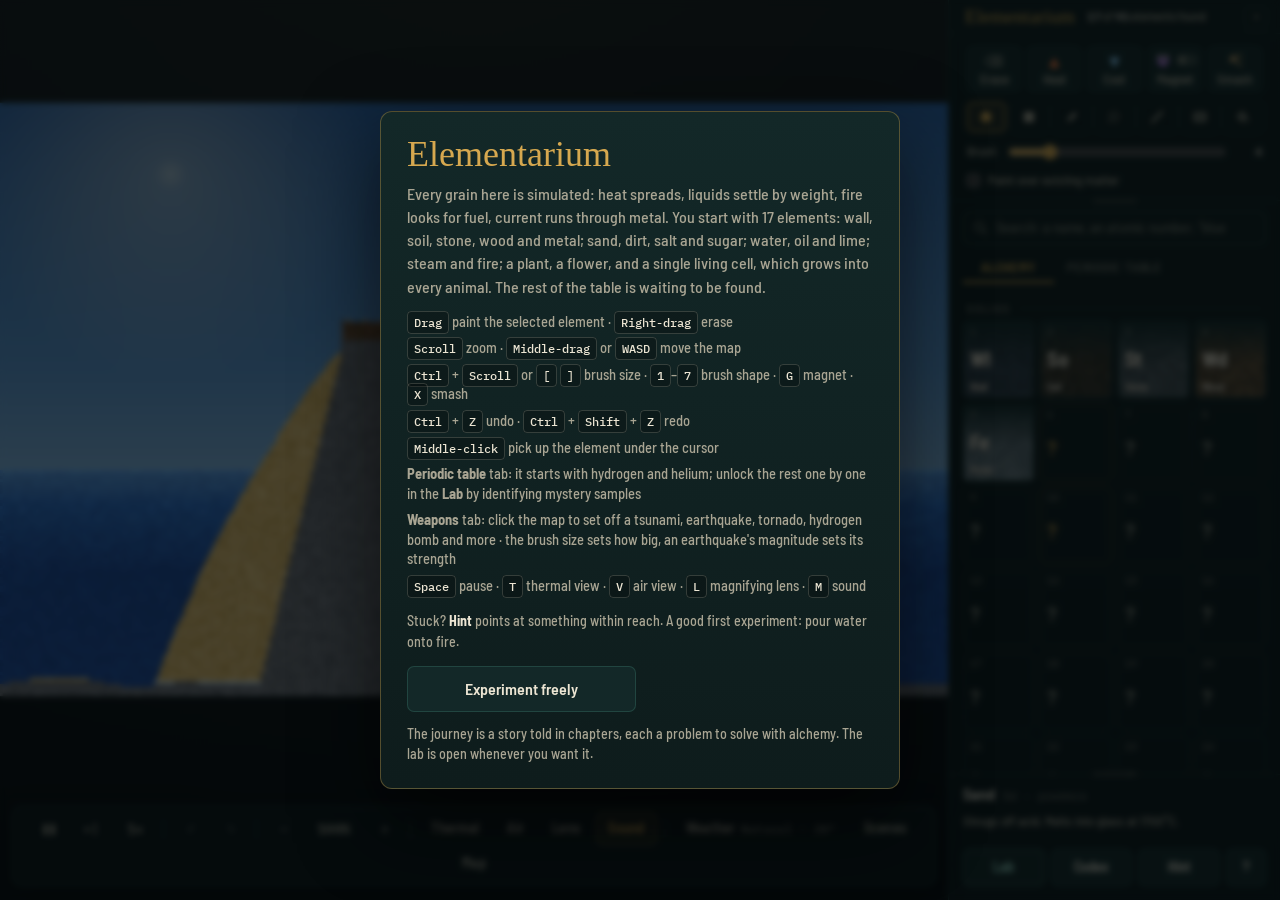
==== index.html @ 44d4dcf4 "Ten-chapter Journey to the moon, visual guides, and earned unlocks Journey: one story in ten chapter" ====
<!doctype html>
<html lang="en">
<head>
  <meta charset="utf-8">
  <meta name="viewport" content="width=device-width, initial-scale=1, viewport-fit=cover">
  <title>Elementarium</title>
  <meta name="description" content="A falling-sand alchemy lab. Paint elements, mix them, and fill the table.">
  <link rel="preconnect" href="https://fonts.googleapis.com">
  <link rel="preconnect" href="https://fonts.gstatic.com" crossorigin>
  <link href="https://fonts.googleapis.com/css2?family=IM+Fell+English:ital@0;1&family=IM+Fell+English+SC&family=Barlow+Semi+Condensed:wght@400;500;600;700&family=IBM+Plex+Mono:wght@400;500&display=swap" rel="stylesheet">
  <link rel="stylesheet" href="css/style.css">
</head>
<body>
  <div id="app">
    <main id="stage">
      <canvas id="view" aria-label="Simulation. Drag to paint the selected element."></canvas>

      <div id="readout" aria-live="off"></div>

      <section id="quest" hidden aria-label="Chapter goals">
        <header>
          <span class="q-num" id="q-num"></span>
          <div>
            <div class="q-place" id="q-place"></div>
            <div class="q-title" id="q-title"></div>
            <div class="q-mini" id="q-mini"></div>
          </div>
          <button id="q-min" class="q-min" type="button" title="Minimize" aria-label="Minimize the goals" aria-expanded="true">–</button>
        </header>
        <ul class="q-goals" id="q-goals"></ul>
        <div class="q-btns">
          <button id="q-hint" type="button">Hint</button>
          <button id="q-restart" type="button">Restart</button>
          <button id="q-leave" type="button">Leave</button>
        </div>
      </section>
      <div id="toasts" aria-live="polite"></div>

      <div id="toolbar" role="toolbar" aria-label="Simulation controls">
        <button id="btn-play" class="tb" title="Pause / resume (Space)" aria-label="Pause"><span class="ico">❚❚</span></button>
        <button id="btn-step" class="tb" title="Advance one tick (.)" aria-label="Step one tick"><span class="ico">▸|</span></button>
        <button id="btn-speed" class="tb mono" title="Simulation speed">1×</button>
        <span class="sep"></span>
        <button id="btn-undo" class="tb lab-only" title="Undo (Ctrl+Z)" aria-label="Undo"><span class="ico">↶</span></button>
        <button id="btn-redo" class="tb lab-only" title="Redo (Ctrl+Shift+Z)" aria-label="Redo"><span class="ico">↷</span></button>
        <span class="sep lab-only"></span>
        <button id="btn-zoom-out" class="tb" title="Zoom out (− or scroll)" aria-label="Zoom out"><span class="ico">−</span></button>
        <button id="btn-zoom" class="tb mono zoom" title="Show the whole map (0)">100%</button>
        <button id="btn-zoom-in" class="tb" title="Zoom in (+ or scroll)" aria-label="Zoom in"><span class="ico">+</span></button>
        <span class="sep brk"></span>
        <button id="btn-thermal" class="tb" title="Thermal view (T)" aria-pressed="false">Thermal</button>
        <button id="btn-air" class="tb" title="Air view: wind and pressure (V)" aria-pressed="false">Air</button>
        <button id="btn-lens" class="tb" title="Magnifying lens (L)" aria-pressed="false">Lens</button>
        <button id="btn-sound" class="tb" title="Sound (M)" aria-pressed="true">Sound</button>
        <span class="sep lab-only"></span>
        <button id="btn-weather" class="tb lab-only" title="Weather and air temperature">Weather <span id="weather-label" class="mono dim"></span></button>
        <button id="btn-scenes" class="tb lab-only" title="Start from a scene">Scenes</button>
        <button id="btn-world" class="tb lab-only" title="Map size, save and load">Map</button>
      </div>

      <div id="weather-menu" class="menu wide" hidden>
        <div class="menu-title">Weather</div>
        <div class="presets">
          <button data-weather="natural" title="No weather is forced: clouds only form from vapour rising off water">Natural</button>
          <button data-weather="clear">Clear</button>
          <button data-weather="cloudy">Cloudy</button>
          <button data-weather="rain">Rain</button>
          <button data-weather="storm">Thunderstorm</button>
          <button data-weather="snow">Snow</button>
          <button data-weather="blizzard">Blizzard</button>
          <button data-weather="fog">Fog</button>
          <button data-weather="heatwave">Heatwave</button>
        </div>
        <label class="slider"><span>Air temperature</span><input id="ambient" type="range" min="-40" max="50" step="1"><output id="ambient-out" class="mono"></output></label>
        <label class="slider"><span>Wind</span><input id="wind" type="range" min="-3" max="3" step="0.5"><output id="wind-out" class="mono"></output></label>
        <p class="menu-note">Rain turns to snow below 0°C. Warm air evaporates open water; the vapour rises and gathers into new clouds.</p>
      </div>

      <div id="world-menu" class="menu" hidden>
        <div class="menu-title">Map size</div>
        <button data-size="small">Small <small>256 × 160</small></button>
        <button data-size="fit">Fit <small>320 × 200, sized for most screens</small></button>
        <button data-size="wide">Wide <small>384 × 240</small></button>
        <button data-size="large">Large <small>512 × 320, slower on older machines</small></button>
        <div class="menu-sep"></div>
        <div class="menu-title">Sky</div>
        <div class="presets sky">
          <button data-sky="auto" title="Day over the outdoor scenes, dusk round the volcano and the nuclear plant, night in the city and indoors">Auto</button>
          <button data-sky="day">Day</button>
          <button data-sky="dusk">Dusk</button>
          <button data-sky="night">Night</button>
        </div>
        <div class="menu-sep"></div>
        <button id="btn-save">Save world <small>one slot, kept in this browser</small></button>
        <button id="btn-load">Load saved world</button>
        <button id="btn-clear">Clear the map</button>
      </div>

      <div id="scene-menu" class="menu" hidden>
        <button data-scene="island">Island <small>sea, sand and a garden</small></button>
        <button data-scene="canyon">Canyon <small>layered red rock in its real colours, a green river and a rope bridge</small></button>
        <button data-scene="volcano">Volcano <small>a dark mountain with a red-hot mouth and a lava lake: dig into its side</small></button>
        <button data-scene="forest">Forest <small>a dense wood of tall pines, oaks and willows round a pond, ready to burn</small></button>
        <button data-scene="caves">Caves <small>stalactites, ores, a geode, diamonds by the magma, a lake and an oil pocket</small></button>
        <button data-scene="workshop">Workshop <small>jars, blocks and pots of every starter, and a fire in the grate</small></button>
        <button data-scene="village">Village <small>a church, houses, a barn, cows, a well, a pond and a windmill over the fields</small></button>
        <button data-scene="reactor">Nuclear plant <small>a reactor that lights a town and runs itself: flip SCRAM or the breaker</small></button>
        <button data-scene="city">City <small>skyscrapers lit by noble gases, stained-glass crowns and neon at night</small></button>
        <button data-scene="electrics">Electric workshop <small>every device on three benches: lamps, batteries, the sun, a flash, a screen, a kettle, a fountain, a lift, an alarm</small></button>
        <button data-scene="magnets">Magnet lab <small>three floors: a separator, a crane, magnets on heaters, iron in a fire, gadolinium, bismuth</small></button>
        <button data-scene="machines">Waterworks <small>a fire sprinkler, a water tower, a garden and a dam: light the logs, flip the switches, top up the reservoir</small></button>
        <button data-scene="empty">Empty bench <small>nothing at all</small></button>
      </div>
    </main>

    <div id="splitter" role="separator" tabindex="0" aria-controls="panel"
      aria-label="Resize the panel" title="Drag to resize the panel · double-click to reset"></div>

    <aside id="panel">
      <header class="brand" id="brand">
        <h1>Elementarium</h1>
        <div class="progress">
          <div class="progress-text"><span id="found-count">0</span> of <span id="found-total">0</span> elements found</div>
          <div class="bar"><i id="found-bar"></i></div>
        </div>
        <button id="brand-min" class="brand-min" type="button" aria-controls="brand"></button>
        <button id="btn-more" class="brand-more" type="button" aria-expanded="false" aria-controls="foot-btns"
          aria-label="More: Journey, Lab, Codex, Hint and Help" title="Journey, Lab, Codex, Hint and Help"><span aria-hidden="true">‹</span></button>
        <div class="brand-tray" id="brand-tray"></div>
      </header>

      <section class="tools" id="tools" aria-label="Tools">
        <div class="tool-row">
          <button class="tool" data-tool="erase" title="Erase (E, or right-drag)"><span class="glyph">⌫</span>Erase</button>
          <button class="tool" data-tool="heat" title="Heat (H)"><span class="glyph heat">▲</span>Heat</button>
          <button class="tool" data-tool="cool" title="Cool (C)"><span class="glyph cool">▼</span>Cool</button>
          <div class="tool-box magnet-box" id="magnet-box">
            <button class="tool" data-tool="magnet" title="Magnet (G): pull loose matter and people to the cursor, let go to throw"><span class="glyph magnet"><svg viewBox="0 0 16 16" width="16" height="16" aria-hidden="true"><path d="M3 2h3.5v6.2a1.5 1.5 0 003 0V2H13v6.2a5 5 0 01-10 0z" fill="currentColor"/><path d="M3 2h3.5v2.2H3zM9.5 2H13v2.2H9.5z" fill="#ece5d3"/></svg></span>Magnet</button>
            <button class="mag-switch" id="magnet-mode" type="button" role="switch" aria-checked="false" aria-label="Magnetic"
              title="Magnetic: when on, the Magnet picks up only what a real magnet would (iron, cobalt, nickel, neodymium, liquid oxygen…), and drops it once it is heated past its Curie point. When off, it carries any loose matter.">
              <span class="track"><span class="knob"></span></span>
            </button>
          </div>
          <button class="tool" data-tool="smash" title="Smash (X): break what is brittle under the brush, stone to rubble, glass to shards, ice to snow; smash rubble again for sand"><span class="glyph smash"><svg viewBox="0 0 16 16" width="16" height="16" aria-hidden="true"><path d="M2.2 6.4l4.6-4.6 3.1 3.1-4.6 4.6z" fill="currentColor"/><path d="M7.6 7.9l1.5-1.5 5.4 5.4a1.06 1.06 0 01-1.5 1.5z" fill="currentColor" opacity=".75"/><path d="M11.4 1.2l.5 1.6M14.6 4.2l-1.6.4M13.6 1.9l-1 1.2" stroke="currentColor" stroke-width="1.1" stroke-linecap="round"/></svg></span>Smash</button>
        </div>
        <div class="shape-row" role="group" aria-label="Brush shape">
          <button class="shape" data-shape="circle" title="Circle brush (1)" aria-label="Circle brush"><svg viewBox="0 0 16 16" width="16" height="16" aria-hidden="true"><circle cx="8" cy="8" r="5.2" fill="currentColor"/></svg></button>
          <button class="shape" data-shape="square" title="Square brush (2)" aria-label="Square brush"><svg viewBox="0 0 16 16" width="16" height="16" aria-hidden="true"><rect x="3" y="3" width="10" height="10" fill="currentColor"/></svg></button>
          <button class="shape" data-shape="pen" title="Pen: one cell at a time, for fine lines (3)" aria-label="Pen"><svg viewBox="0 0 16 16" width="16" height="16" aria-hidden="true"><path d="M2.5 13.5l.9-3.2 7.4-7.4 2.3 2.3-7.4 7.4z" fill="currentColor"/><path d="M2.5 13.5l.9-3.2 2.3 2.3z" fill="#0e1c1c"/></svg></button>
          <button class="shape" data-shape="spray" title="Spray: a light scatter (4)" aria-label="Spray"><svg viewBox="0 0 16 16" width="16" height="16" aria-hidden="true"><g fill="currentColor"><circle cx="4" cy="5" r="1.2"/><circle cx="9" cy="3.5" r="1.2"/><circle cx="12.5" cy="7" r="1.2"/><circle cx="6.5" cy="9" r="1.2"/><circle cx="3.5" cy="12" r="1.2"/><circle cx="10" cy="12" r="1.2"/></g></svg></button>
          <button class="shape" data-shape="line" title="Line: drag from end to end; hold Shift to keep it straight (5)" aria-label="Line"><svg viewBox="0 0 16 16" width="16" height="16" aria-hidden="true"><path d="M3 13L13 3" stroke="currentColor" stroke-width="2.4" stroke-linecap="round"/></svg></button>
          <button class="shape" data-shape="box" title="Box: drag out a rectangle; hold Shift for a square (6)" aria-label="Box"><svg viewBox="0 0 16 16" width="16" height="16" aria-hidden="true"><rect x="2.5" y="4" width="11" height="8" fill="currentColor" fill-opacity=".35" stroke="currentColor" stroke-width="1.4"/></svg></button>
          <button class="shape" data-shape="fill" title="Fill: pour into everything connected, like a paint bucket (7)" aria-label="Fill"><svg viewBox="0 0 16 16" width="16" height="16" aria-hidden="true"><path d="M2.5 7.5L7 3l5 5-4.5 4.5z" fill="currentColor" fill-opacity=".35" stroke="currentColor" stroke-width="1.3" stroke-linejoin="round"/><path d="M13.3 10.2c.6 1 .9 1.6.9 2.1a.9.9 0 01-1.8 0c0-.5.3-1.1.9-2.1z" fill="currentColor"/></svg></button>
        </div>
        <label class="brush">
          <span>Brush</span>
          <input id="brush-size" type="range" min="0" max="24" value="4" aria-label="Brush size">
          <output id="brush-out" class="mono">4</output>
        </label>
        <label class="check"><input id="replace" type="checkbox"> Paint over existing matter</label>
        <div class="machine-set" id="machine-set" hidden aria-label="Machine settings"></div>
      </section>
      <div class="grip" id="grip-tools" role="separator" tabindex="0" aria-orientation="horizontal" aria-controls="tools"
        aria-label="Resize the tools" title="Drag to resize the tools · double-click to reset"></div>

      <section id="pouch" hidden aria-label="Your pouch">
        <div class="group-label">Your pouch</div>
        <div class="pouch-grid" id="pouch-grid"></div>
        <p class="pouch-note">You can only use what you carry. Your master always said a good alchemist works with what is to hand.</p>
      </section>

      <div class="search" role="search">
        <svg class="search-icon" viewBox="0 0 16 16" width="15" height="15" aria-hidden="true"><circle cx="6.8" cy="6.8" r="4.6" fill="none" stroke="currentColor" stroke-width="1.6"/><path d="M10.3 10.3L14 14" stroke="currentColor" stroke-width="1.8" stroke-linecap="round"/></svg>
        <input id="search" type="search" placeholder="Search: a name, an atomic number, “blue flame”…" autocomplete="off" spellcheck="false"
          aria-label="Search elements, weapons and tools" aria-controls="search-results" title="Search (/)">
        <button id="search-clear" class="search-clear" type="button" aria-label="Clear the search" hidden>×</button>
      </div>
      <div class="tabs" role="tablist" aria-label="Element sets">
        <button role="tab" id="tab-alchemy" aria-selected="true" aria-controls="table">Alchemy</button>
        <button role="tab" id="tab-periodic" aria-selected="false" aria-controls="ptable">Periodic table</button>
        <button role="tab" id="tab-weapons" aria-selected="false" aria-controls="weapons">Weapons</button>
      </div>
      <section id="table" role="tabpanel" aria-label="Alchemy elements"></section>
      <section id="ptable" role="tabpanel" aria-label="Periodic table" hidden>
        <div class="plab">
          <span id="plab-text"></span>
          <div class="plab-btns">
            <button id="btn-groups" class="pill book" type="button" aria-label="Element Groups"><svg viewBox="0 0 16 16" width="17" height="17" aria-hidden="true"><path d="M8 3.6C6.5 2.6 4.4 2.2 1.8 2.4v10.2c2.6-.2 4.7.2 6.2 1.2 1.5-1 3.6-1.4 6.2-1.2V2.4c-2.6-.2-4.7.2-6.2 1.2z" fill="none" stroke="currentColor" stroke-width="1.3" stroke-linejoin="round"/><path d="M8 3.6v10.2" stroke="currentColor" stroke-width="1.3"/></svg><svg class="book-lock" viewBox="0 0 10 10" width="9" height="9" aria-hidden="true"><rect x="1.5" y="4.3" width="7" height="5.2" rx="1" fill="currentColor"/><path d="M3.2 4.4V3a1.8 1.8 0 013.6 0v1.4" fill="none" stroke="currentColor" stroke-width="1.2"/></svg></button>
            <button id="btn-plab" class="pill lab" type="button">Open the Lab</button>
          </div>
        </div>
        <div id="pgrid"></div>
        <div id="plegend"></div>
      </section>
      <section id="weapons" role="tabpanel" aria-label="Weapons" hidden></section>
      <section id="search-results" aria-label="Search results" hidden></section>

      <div class="grip" id="grip-info" role="separator" tabindex="0" aria-orientation="horizontal" aria-controls="inspect"
        aria-label="Resize the description" title="Drag to resize the description · double-click to reset"></div>
      <footer class="panel-foot">
        <div id="inspect"></div>
        <div class="foot-btns" id="foot-btns">
          <button id="btn-journey" class="pill journey">Journey</button>
          <button id="btn-lab" class="pill lab" title="Unlock periodic elements by identifying mystery samples">Lab</button>
          <button id="btn-codex" class="pill">Codex</button>
          <button id="btn-hint" class="pill">Hint</button>
          <button id="btn-help" class="pill" aria-label="Help">?</button>
        </div>
      </footer>
    </aside>
  </div>

  <div id="codex" class="modal" hidden role="dialog" aria-modal="true" aria-labelledby="codex-title">
    <div class="modal-card wide">
      <header>
        <h2 id="codex-title">Codex</h2>
        <button class="close" data-close aria-label="Close">×</button>
      </header>
      <div class="codex-body">
        <div id="codex-grid"></div>
        <article id="codex-detail"></article>
      </div>
      <footer class="codex-foot">
        <label class="check"><input id="sandbox" type="checkbox"> Sandbox mode — unlock every element</label>
        <button id="btn-reset" class="pill danger">Reset discoveries</button>
      </footer>
    </div>
  </div>

  <div id="lab" class="modal" hidden role="dialog" aria-modal="true" aria-labelledby="lab-title">
    <div class="modal-card wide lab-card">
      <header>
        <div>
          <div class="eyebrow" id="lab-eyebrow">The Lab</div>
          <h2 id="lab-title">Mystery sample</h2>
        </div>
        <div class="lab-head-btns">
          <button class="lab-help" id="lab-help" type="button" aria-label="How the Lab works" title="How the Lab works">?</button>
          <button class="close" data-close aria-label="Close">×</button>
        </div>
      </header>
      <div class="lab-body" id="lab-body"></div>
      <footer class="lab-foot">
        <span id="lab-progress"></span>
        <div class="lab-actions" id="lab-actions"></div>
      </footer>
    </div>
  </div>

  <div id="groups" class="modal" hidden role="dialog" aria-modal="true" aria-labelledby="groups-title">
    <div class="modal-card wide groups-card">
      <header>
        <div>
          <div class="eyebrow">For the alchemist who has tried every element</div>
          <h2 id="groups-title">Element Groups</h2>
        </div>
        <button class="close" data-close aria-label="Close">×</button>
      </header>
      <div class="groups-body" id="groups-body"></div>
      <button class="to-top" id="groups-top" type="button" aria-label="Back to the start" title="Back to the start"><svg viewBox="0 0 16 16" width="18" height="18" aria-hidden="true"><path d="M3.5 10.5L8 6l4.5 4.5" fill="none" stroke="currentColor" stroke-width="2" stroke-linecap="round" stroke-linejoin="round"/></svg></button>
    </div>
  </div>

  <div id="welcome" class="modal" hidden role="dialog" aria-modal="true" aria-labelledby="welcome-title">
    <div class="modal-card">
      <h2 id="welcome-title">Elementarium</h2>
      <p class="lede">Every grain here is simulated: heat spreads, liquids settle by weight, fire looks for fuel, current runs through metal. You start with 17 elements: wall, soil, stone, wood and metal; sand, dirt, salt and sugar; water, oil and lime; steam and fire; a plant, a flower, and a single living cell, which grows into every animal. The rest of the table is waiting to be found.</p>
      <ul class="keys">
        <li><kbd>Drag</kbd> paint the selected element · <kbd>Right-drag</kbd> erase</li>
        <li><kbd>Scroll</kbd> zoom · <kbd>Middle-drag</kbd> or <kbd>WASD</kbd> move the map</li>
        <li><kbd>Ctrl</kbd> + <kbd>Scroll</kbd> or <kbd>[</kbd> <kbd>]</kbd> brush size · <kbd>1</kbd>–<kbd>7</kbd> brush shape · <kbd>G</kbd> magnet · <kbd>X</kbd> smash</li>
        <li><kbd>Ctrl</kbd> + <kbd>Z</kbd> undo · <kbd>Ctrl</kbd> + <kbd>Shift</kbd> + <kbd>Z</kbd> redo</li>
        <li><kbd>Middle-click</kbd> pick up the element under the cursor</li>
        <li><strong>Periodic table</strong> tab: it starts with hydrogen and helium; unlock the rest one by one in the <strong>Lab</strong> by identifying mystery samples</li>
        <li><strong>Weapons</strong> tab: click the map to set off a tsunami, earthquake, tornado, hydrogen bomb and more · the brush size sets how big, an earthquake's magnitude sets its strength</li>
        <li><kbd>Space</kbd> pause · <kbd>T</kbd> thermal view · <kbd>V</kbd> air view · <kbd>L</kbd> magnifying lens · <kbd>M</kbd> sound</li>
      </ul>
      <p class="lede small">Stuck? <strong>Hint</strong> points at something within reach. A good first experiment: pour water onto fire.</p>
      <div class="welcome-btns">
        <button class="pill primary" id="btn-begin-journey">Begin the journey</button>
        <button class="pill" data-close>Experiment freely</button>
      </div>
      <p class="lede small welcome-note">The journey is a story told in chapters, each a problem to solve with alchemy. The lab is open whenever you want it.</p>
    </div>
  </div>

  <div id="journey" class="modal" hidden role="dialog" aria-modal="true" aria-labelledby="journey-title">
    <div class="modal-card wide journey-card">
      <header>
        <div>
          <div class="eyebrow">A story in ten chapters</div>
          <h2 id="journey-title">The Apprentice’s Journey</h2>
        </div>
        <button class="close" data-close aria-label="Close">×</button>
      </header>
      <ol class="chapters" id="chapter-list"></ol>
      <footer class="journey-foot">
        <button class="pill" id="btn-letter">Read the master’s letter</button>
        <button class="pill" data-close>Back to the lab</button>
      </footer>
    </div>
  </div>

  <div id="journal" class="modal" hidden role="dialog" aria-modal="true" aria-labelledby="journal-title">
    <article class="page">
      <div class="page-eyebrow" id="journal-eyebrow"></div>
      <h2 id="journal-title"></h2>
      <div class="page-stars" id="journal-stars" hidden></div>
      <div class="page-body" id="journal-body"></div>
      <div class="page-actions" id="journal-actions"></div>
    </article>
  </div>

  <script src="js/elements.js"></script>
  <script src="js/periodic.js"></script>
  <script src="js/materials.js"></script>
  <script src="js/sim.js"></script>
  <script src="js/facts.js"></script>
  <script src="js/lab.js"></script>
  <script src="js/tryit.js"></script>
  <script src="js/tints.js"></script>
  <script src="js/unlocks.js"></script>
  <script src="js/search.js"></script>
  <script src="js/groups.js"></script>
  <script src="js/render.js"></script>
  <script src="js/audio.js"></script>
  <script src="js/scenes.js"></script>
  <script src="js/story.js"></script>
  <script src="js/ui.js"></script>
  <script src="js/journey.js"></script>
  <script src="js/labview.js"></script>
  <script src="js/main.js"></script>
</body>
</html>
---- css/style.css ----
:root {
  --slate: #0a0f12;
  --patina-950: #0b1617;
  --patina-900: #0e1c1c;
  --patina-800: #132828;
  --patina-700: #183433;
  --verdigris: #4e9a88;
  --verdigris-dim: rgba(78, 154, 136, 0.28);
  --brass: #d6a84f;
  --brass-dim: rgba(214, 168, 79, 0.35);
  --bone: #ece5d3;
  --bone-dim: #a9a593;
  --bone-faint: #6f7468;
  --ember: #ff7a3d;
  --frost: #8fd4ff;

  --f-display: 'IM Fell English SC', 'Iowan Old Style', Georgia, serif;
  --f-ui: 'Barlow Semi Condensed', 'Segoe UI', system-ui, sans-serif;
  --f-mono: 'IBM Plex Mono', ui-monospace, Consolas, monospace;

  --panel-w: 332px;
  --r: 6px;
  color-scheme: dark;
}

* { box-sizing: border-box; }
html, body { margin: 0; height: 100%; }
body {
  background: var(--slate);
  color: var(--bone);
  font: 500 15px/1.35 var(--f-ui);
  overflow: hidden;
  -webkit-font-smoothing: antialiased;
}
button { font: inherit; color: inherit; cursor: pointer; }
.mono { font-family: var(--f-mono); }
:focus-visible { outline: 2px solid var(--brass); outline-offset: 2px; }

#app { display: flex; height: 100vh; height: 100dvh; }

/* ───────────── stage ───────────── */
#stage { position: relative; flex: 1; min-width: 0; }
#view { position: absolute; inset: 0; width: 100%; height: 100%; display: block; touch-action: none; cursor: crosshair; }
#view.panning { cursor: grabbing; }

#readout {
  position: absolute; left: 14px; top: 12px;
  font: 500 12px/1.2 var(--f-mono); letter-spacing: 0.02em;
  color: var(--bone-dim); pointer-events: none;
  text-shadow: 0 1px 2px #000;
  white-space: nowrap;
}
#readout b { color: var(--bone); font-weight: 500; }
#readout .hot { color: var(--ember); }
#readout .cold { color: var(--frost); }

#toolbar {
  position: absolute; left: 50%; bottom: 14px; transform: translateX(-50%);
  display: flex; align-items: center; gap: 4px;
  padding: 5px;
  background: rgba(11, 22, 23, 0.86);
  border: 1px solid var(--verdigris-dim);
  border-radius: 10px;
  backdrop-filter: blur(6px);
  box-shadow: 0 8px 30px rgba(0, 0, 0, 0.45);
  width: max-content;
  max-width: calc(100% - 24px);
  flex-wrap: wrap;
  justify-content: center;
  row-gap: 2px;
}
.tb {
  flex: none;
  background: transparent; border: 1px solid transparent; border-radius: 7px;
  padding: 6px 11px; min-width: 36px;
  font-size: 14px; font-weight: 600; letter-spacing: 0.02em; color: var(--bone-dim);
  white-space: nowrap;
}
.tb:hover { color: var(--bone); background: var(--patina-800); }
.tb[aria-pressed="true"] { color: var(--brass); border-color: var(--brass-dim); background: rgba(214, 168, 79, 0.08); }
.tb .ico { font-family: var(--f-mono); font-size: 13px; letter-spacing: -0.05em; }
.tb:disabled { opacity: 0.32; cursor: default; background: transparent; }
.tb.zoom { min-width: 52px; }
.tb .dim { color: var(--bone-faint); font-size: 12px; margin-left: 2px; }
@media (max-width: 1250px) { .tb .dim { display: none; } }
.sep { width: 1px; height: 20px; background: var(--verdigris-dim); margin: 0 4px; flex: none; }

.menu {
  position: absolute; bottom: calc(var(--tb-h, 46px) + 22px); left: 50%; transform: translateX(-50%);
  max-height: calc(100% - var(--tb-h, 46px) - 40px); overflow-y: auto;
  display: grid; gap: 2px; padding: 6px; min-width: 280px;
  background: var(--patina-900); border: 1px solid var(--verdigris-dim); border-radius: 10px;
  box-shadow: 0 12px 40px rgba(0, 0, 0, 0.55);
}
.menu[hidden] { display: none; }
.menu.wide { min-width: 360px; padding: 10px 12px 12px; }
.menu-title { font: 600 11px/1 var(--f-ui); letter-spacing: 0.16em; text-transform: uppercase; color: var(--bone-faint); padding: 6px 12px 6px; }
.menu.wide .menu-title { padding: 2px 2px 8px; }
.menu-sep { height: 1px; background: var(--verdigris-dim); margin: 4px 6px; }
.menu button[aria-pressed="true"] { color: var(--brass); background: rgba(214, 168, 79, 0.1); }
.presets { display: grid; grid-template-columns: repeat(3, 1fr); gap: 4px; margin-bottom: 10px; }
.menu .presets button { text-align: center; padding: 7px 4px; font-size: 13.5px; border: 1px solid rgba(78, 154, 136, 0.2); }
.presets.sky { grid-template-columns: repeat(4, 1fr); margin: 0 6px 6px; }
.slider { display: grid; grid-template-columns: 112px 1fr 70px; align-items: center; gap: 10px; font-size: 13px; color: var(--bone-dim); padding: 4px 2px; }
.slider output { text-align: right; color: var(--bone); font-size: 12px; }
.slider input { accent-color: var(--brass); }
.menu-note { margin: 8px 2px 0; font-size: 12.5px; line-height: 1.4; color: var(--bone-faint); }
.menu button {
  text-align: left; background: none; border: 0; border-radius: 6px; padding: 8px 12px;
  font-weight: 600; font-size: 15px;
}
.menu button small { display: block; font-weight: 400; color: var(--bone-faint); font-size: 13px; }
.menu button.locked { color: var(--bone-faint); }
.menu button .needs:not(:empty) { display: block; font-size: 12px; font-weight: 500; color: rgba(214, 168, 79, 0.8); }
.menu button:hover { background: var(--patina-700); }

/* ───────────── toasts ───────────── */
#toasts {
  position: absolute; top: 14px; left: 50%; transform: translateX(-50%);
  display: flex; flex-direction: column; align-items: center; gap: 8px;
  pointer-events: none; width: min(440px, calc(100% - 28px));
}
.toast {
  display: flex; gap: 14px; align-items: center; width: 100%;
  padding: 10px 16px 10px 10px;
  background: linear-gradient(180deg, rgba(24, 52, 51, 0.96), rgba(14, 28, 28, 0.96));
  border: 1px solid var(--brass-dim);
  border-radius: 10px;
  box-shadow: 0 10px 34px rgba(0, 0, 0, 0.5), inset 0 1px 0 rgba(236, 229, 211, 0.06);
  animation: toast-in 420ms cubic-bezier(.2, .9, .3, 1.2) both;
}
.toast.out { animation: toast-out 380ms ease-in both; }
.toast canvas { width: 44px; height: 44px; border-radius: 5px; image-rendering: pixelated; flex: none; box-shadow: 0 0 0 1px rgba(0,0,0,.5); }
.toast .eyebrow { font: 600 11px/1 var(--f-ui); letter-spacing: 0.16em; text-transform: uppercase; color: var(--brass); }
.toast .name { font: 26px/1.05 var(--f-display); color: var(--bone); margin: 3px 0 2px; }
.toast .how { font-size: 13.5px; color: var(--bone-dim); }
.toast.note .name { font: 600 16px/1.2 var(--f-ui); }
@keyframes toast-in { from { opacity: 0; transform: translateY(-14px) scale(.96); } }
@keyframes toast-out { to { opacity: 0; transform: translateY(-10px); } }

/* ───────────── the divider: drag it to give the panel (or the map) more room ───────────── */
#splitter {
  flex: none; position: relative; z-index: 6;
  width: 10px; margin: 0 -5px; /* takes no room: it straddles the panel's edge */
  cursor: col-resize; touch-action: none;
}
#splitter::after {
  content: ''; position: absolute; top: 0; bottom: 0; left: 4px; width: 2px;
  background: transparent; transition: background 0.15s;
}
#splitter:hover::after, #splitter:focus-visible::after, #splitter.dragging::after { background: var(--brass); }
#splitter:focus-visible { outline: none; }
body.resizing, body.resizing * { cursor: col-resize !important; user-select: none; }
body.resizing.rows, body.resizing.rows * { cursor: row-resize !important; }

/* ───────────── panel ───────────── */
#panel {
  width: var(--panel-user, var(--panel-w)); flex: none;
  display: flex; flex-direction: column;
  background: linear-gradient(180deg, var(--patina-900), var(--patina-950));
  border-left: 1px solid var(--verdigris-dim);
  min-height: 0;
}
.brand { position: relative; padding: 16px 18px 12px; border-bottom: 1px solid rgba(78, 154, 136, 0.16); }
.brand-min {
  position: absolute; top: 12px; right: 12px; width: 24px; height: 24px; padding: 0;
  display: grid; place-items: center; border-radius: 5px;
  background: transparent; border: 1px solid rgba(78, 154, 136, 0.25); color: var(--bone-faint);
  font: 600 15px/1 var(--f-ui);
}
.brand-min:hover { color: var(--bone); border-color: var(--verdigris); }
/* minimized: one slim line, the name and the count */
.brand.min { display: flex; align-items: center; gap: 12px; padding: 7px 46px 7px 16px; }
.brand.min h1 { font-size: 19px; text-shadow: none; }
.brand.min .progress { margin: 0; flex: 1; min-width: 0; }
.brand.min .progress-text { font-size: 12px; white-space: nowrap; overflow: hidden; text-overflow: ellipsis; }
.brand.min .bar { display: none; }
.brand.min .brand-min { top: 50%; margin-top: -12px; }
.brand:not(.min) h1 { padding-right: 30px; }

/* grips between the panel's parts: drag one to give the tools or the description more room or less */
.grip { flex: none; position: relative; z-index: 2; height: 10px; margin: -5px 0; cursor: row-resize; touch-action: none; }
.grip::after {
  content: ''; position: absolute; top: 3px; left: 50%; width: 44px; height: 4px; margin-left: -22px;
  border-radius: 2px; background: rgba(169, 165, 147, 0.22); transition: background 0.15s;
}
.grip:hover::after, .grip:focus-visible::after, .grip.dragging::after { background: var(--brass); }
.grip:focus-visible { outline: none; }
.tools.sized, #inspect.sized { flex: none; min-height: 0; overflow-y: auto; scrollbar-width: thin; scrollbar-color: var(--patina-700) transparent; }
.tools.sized, #inspect.sized { align-content: start; }
.brand h1 {
  margin: 0; font: 34px/1 var(--f-display); letter-spacing: 0.01em; color: var(--brass);
  text-shadow: 0 0 18px rgba(214, 168, 79, 0.25);
}
.progress { margin-top: 10px; }
.progress-text { font-size: 13px; color: var(--bone-dim); }
.progress-text span { font-family: var(--f-mono); color: var(--bone); }
.bar { height: 4px; margin-top: 6px; background: rgba(78, 154, 136, 0.18); border-radius: 2px; overflow: hidden; }
.bar i { display: block; height: 100%; width: 0; background: linear-gradient(90deg, var(--verdigris), var(--brass)); transition: width 600ms ease; }

.tools { padding: 12px 18px 10px; display: grid; gap: 10px; border-bottom: 1px solid rgba(78, 154, 136, 0.16); }
/* five tools, each an icon over its name, so they fit in one row at any width */
.tool-row { display: grid; grid-template-columns: repeat(5, minmax(0, 1fr)); gap: 6px; }
.glyph svg { display: block; }
.glyph.magnet { color: #d08cff; }
.glyph.smash { color: #e0b070; }
/* the Magnet's box holds the Magnetic switch, beside its icon: on, it picks up only magnetic metals */
.tool-box { position: relative; display: grid; min-width: 0; }
.magnet-box .tool .glyph { transform: translateX(-12px); }
.mag-switch {
  position: absolute; top: 5px; left: calc(50% - 1px); padding: 3px 2px; line-height: 0;
  background: none; border: 0; border-radius: 4px; color: var(--bone-dim);
}
.mag-switch:hover .track { background: rgba(169, 165, 147, 0.38); }
.mag-switch .track { position: relative; display: block; width: 22px; height: 12px; border-radius: 6px; background: rgba(169, 165, 147, 0.22); transition: background 150ms; }
.mag-switch .knob { position: absolute; top: 2px; left: 2px; width: 8px; height: 8px; border-radius: 50%; background: var(--bone-faint); transition: left 150ms, background 150ms; }
.mag-switch[aria-checked="true"] .track { background: rgba(208, 140, 255, 0.45); }
.mag-switch[aria-checked="true"] .knob { left: 12px; background: #d08cff; }
.magnet-box.magnetic .tool { border-color: rgba(208, 140, 255, 0.55); }
.magnet-box.magnetic .tool.on { border-color: #d08cff; background: rgba(208, 140, 255, 0.1); }
.shape-row { display: grid; grid-template-columns: repeat(7, 1fr); gap: 4px; }
.shape {
  display: grid; place-items: center; padding: 6px 0; border-radius: 6px;
  background: transparent; border: 1px solid rgba(78, 154, 136, 0.2); color: var(--bone-dim);
}
.shape:hover { color: var(--bone); border-color: var(--verdigris); }
.shape[aria-pressed="true"] { color: var(--brass); border-color: var(--brass); background: rgba(214, 168, 79, 0.1); }
.tool {
  display: flex; flex-direction: column; align-items: center; justify-content: center; gap: 4px; min-width: 0;
  padding: 6px 2px 5px; border-radius: var(--r);
  background: var(--patina-800); border: 1px solid rgba(78, 154, 136, 0.2);
  font-weight: 600; font-size: 13px; line-height: 1; color: var(--bone-dim); white-space: nowrap;
}
.tool .glyph { display: grid; place-items: center; height: 16px; font-size: 13px; }
.tool:hover { color: var(--bone); border-color: var(--verdigris); }
.tool.on { color: var(--bone); border-color: var(--brass); background: rgba(214, 168, 79, 0.1); }
.glyph { font-size: 12px; }
.glyph.heat { color: var(--ember); }
.glyph.cool { color: var(--frost); }
.brush { display: grid; grid-template-columns: auto 1fr 28px; align-items: center; gap: 10px; font-size: 13px; color: var(--bone-dim); }
.brush output { text-align: right; color: var(--bone); font-size: 12px; }
input[type=range] { accent-color: var(--brass); width: 100%; }
.check { display: flex; align-items: center; gap: 8px; font-size: 13px; color: var(--bone-dim); cursor: pointer; }
.check input { accent-color: var(--brass); margin: 0; }

/* ───────────── tabs ───────────── */
.tabs { display: grid; grid-template-columns: 1fr 1.25fr 1fr; gap: 4px; padding: 10px 14px 0; }
.tabs button {
  background: transparent; border: 0; border-bottom: 2px solid transparent; padding: 6px 4px 7px;
  font: 600 13px/1 var(--f-ui); letter-spacing: 0.06em; text-transform: uppercase; color: var(--bone-faint);
}
.tabs button:hover { color: var(--bone-dim); }
.tabs button[aria-selected="true"] { color: var(--brass); border-bottom-color: var(--brass); }
#panel.wide { --panel-w: 440px; width: max(var(--panel-user, 0px), var(--panel-w)); }

/* ───────────── the periodic table ───────────── */
#ptable { flex: 1; overflow-y: auto; padding: 12px 12px 14px; min-height: 0; }
#ptable[hidden] { display: none; }
#pgrid { display: grid; grid-template-columns: repeat(18, minmax(0, 1fr)); grid-auto-rows: auto; gap: 2px; }
.pcell {
  position: relative; aspect-ratio: 1 / 1.12; min-width: 0; padding: 1px 0 0;
  display: flex; flex-direction: column; align-items: center; justify-content: center;
  border: 1px solid transparent; border-radius: 3px;
  background: var(--fam, #263333); color: var(--bone);
  font: 700 clamp(8px, 0.9vw, 12px)/1 var(--f-ui);
  transition: transform 100ms ease;
}
.pcell i { font: 400 clamp(6px, 0.55vw, 8px)/1 var(--f-mono); font-style: normal; color: rgba(236, 229, 211, 0.55); margin-bottom: 1px; }
.pcell::after { content: ''; position: absolute; left: 2px; right: 2px; bottom: 2px; height: 2px; border-radius: 1px; background: var(--swatch); opacity: 0.9; }
.pcell:hover { transform: scale(1.18); z-index: 2; border-color: var(--bone-dim); }
.pcell.on { border-color: var(--brass); box-shadow: 0 0 0 1px var(--brass), 0 0 12px rgba(214, 168, 79, 0.45); z-index: 1; }
.pgap { grid-column: 1 / -1; height: 6px; }
.fam-alk { --fam: #5e3027; } .fam-ae { --fam: #5e4627; } .fam-tm { --fam: #2b3a4a; } .fam-pt { --fam: #2b4a3f; }
.fam-md { --fam: #3f4a2b; } .fam-nm { --fam: #24493a; } .fam-hal { --fam: #4f4a22; } .fam-ng { --fam: #2f3358; }
.fam-ln { --fam: #4a2f4a; } .fam-an { --fam: #57303d; } .fam-sh { --fam: #3a3a3e; }
#plegend { display: flex; flex-wrap: wrap; gap: 4px 10px; margin-top: 12px; font-size: 11.5px; color: var(--bone-dim); }
#plegend span { display: inline-flex; align-items: center; gap: 5px; }
#plegend span::before { content: ''; width: 9px; height: 9px; border-radius: 2px; background: var(--fam); }
/* locked: the symbol dimmed; ready to research in the Lab: a dashed brass border */
.pcell.locked { background: rgba(20, 32, 32, 0.92); color: rgba(169, 165, 147, 0.42); }
.pcell.locked i { color: rgba(169, 165, 147, 0.32); }
.pcell.locked::after { opacity: 0; }
.pcell.locked:hover { transform: none; border-color: rgba(169, 165, 147, 0.25); }
.pcell.ready { border: 1px dashed rgba(214, 168, 79, 0.8); background: rgba(214, 168, 79, 0.1); color: var(--brass); }
.pcell.ready i { color: rgba(214, 168, 79, 0.6); }
.pcell.ready:hover { transform: scale(1.18); border-color: var(--brass); }
/* Try it: a faint star while an element's experiment waits, a gold one once it's done */
.pcell.trying::before, .pcell.tried::before { position: absolute; top: 1px; right: 2px; font: 400 clamp(6px, 0.55vw, 8px)/1 var(--f-ui); }
.pcell.trying::before { content: '☆'; color: rgba(214, 168, 79, 0.45); }
.pcell.tried::before { content: '★'; color: var(--brass); }
.pcell.tried:not(.on) { box-shadow: inset 0 0 0 1px rgba(214, 168, 79, 0.6); }
.plab .stars { color: var(--brass); font-weight: 600; }
.plab { display: flex; align-items: center; justify-content: space-between; gap: 10px; margin: 0 2px 10px; font-size: 13px; color: var(--bone-dim); }
.plab b { color: var(--bone); }
.plab .pill { flex: 0 auto; padding: 6px 12px; font-size: 13px; }
.pill.lab { color: #9fe3cf; border-color: rgba(78, 154, 136, 0.5); background: rgba(78, 154, 136, 0.12); }
.pill.lab:hover { border-color: #9fe3cf; }
.plab-btns { display: flex; gap: 6px; flex: none; }
.pill.book { position: relative; flex: 0 auto; display: grid; place-items: center; padding: 5px 9px; color: var(--brass); border-color: var(--brass-dim); background: rgba(214, 168, 79, 0.1); }
.pill.book:hover { border-color: var(--brass); }
.pill.book.locked { color: var(--bone-faint); border-color: rgba(78, 154, 136, 0.25); background: var(--patina-800); }
.book-lock { position: absolute; right: 2px; bottom: 2px; display: none; color: var(--bone-dim); }
.pill.book.locked .book-lock { display: block; }

/* ───────────── the table ───────────── */
#table { flex: 1; overflow-y: auto; padding: 6px 14px 14px; min-height: 0; scrollbar-width: thin; scrollbar-color: var(--patina-700) transparent; }
.group-label {
  font: 600 11px/1 var(--f-ui); letter-spacing: 0.18em; text-transform: uppercase;
  color: var(--bone-faint); margin: 14px 4px 7px;
  display: flex; align-items: center; gap: 8px;
}
.group-label::after { content: ''; flex: 1; height: 1px; background: rgba(78, 154, 136, 0.16); }
.tiles { display: grid; grid-template-columns: repeat(auto-fill, minmax(66px, 1fr)); gap: 6px; }

.tile {
  position: relative; aspect-ratio: 1 / 1.08;
  display: flex; flex-direction: column; justify-content: space-between;
  padding: 5px 6px 5px; border-radius: 5px;
  background: var(--patina-800);
  border: 1px solid rgba(78, 154, 136, 0.22);
  text-align: left; overflow: hidden;
  min-height: 64px; /* overflow:hidden drops aspect-ratio's automatic minimum; keep rows from collapsing */
  transition: transform 120ms ease, border-color 120ms ease;
}
#codex-grid .tile { min-height: 82px; }
.tile canvas {
  position: absolute; inset: 0; width: 100%; height: 100%;
  image-rendering: pixelated; opacity: 0.55;
  -webkit-mask-image: linear-gradient(180deg, transparent 0%, #000 55%);
  mask-image: linear-gradient(180deg, transparent 0%, #000 55%);
}
.tile .num { position: relative; font: 400 9.5px/1 var(--f-mono); color: var(--bone-faint); }
.tile .sym { position: relative; font: 700 21px/1 var(--f-ui); letter-spacing: -0.01em; color: var(--bone); text-shadow: 0 1px 3px rgba(0, 0, 0, 0.8); }
.tile .nm { position: relative; font: 600 10.5px/1.1 var(--f-ui); color: var(--bone); text-shadow: 0 1px 2px #000; white-space: nowrap; overflow: hidden; text-overflow: ellipsis; }
.tile:hover { border-color: var(--verdigris); transform: translateY(-1px); }
.tile.on { border-color: var(--brass); box-shadow: 0 0 0 1px var(--brass), 0 0 18px rgba(214, 168, 79, 0.28); }
.tile.on canvas { opacity: 0.8; }
.tile.new::after {
  content: ''; position: absolute; top: 5px; right: 5px; width: 6px; height: 6px; border-radius: 50%;
  background: var(--brass); box-shadow: 0 0 8px var(--brass);
}
.tile.locked {
  background: transparent; border-style: dashed; border-color: rgba(78, 154, 136, 0.22); cursor: help;
}
.tile.locked .sym { color: var(--bone-faint); text-shadow: none; }
.tile.locked .nm { color: var(--bone-faint); text-shadow: none; }
.tile.locked.near { border-color: rgba(214, 168, 79, 0.4); }
.tile.locked.near .sym { color: rgba(214, 168, 79, 0.65); }
.tile.locked:hover { transform: none; }
.tile.strike { animation: strike 900ms ease-out; }
@keyframes strike {
  0% { box-shadow: 0 0 0 2px var(--brass), 0 0 40px rgba(214, 168, 79, 0.8); }
  100% { box-shadow: 0 0 0 0 transparent; }
}

.flyer {
  position: fixed; z-index: 50; width: 56px; height: 60px; pointer-events: none;
  border-radius: 6px; border: 1px solid var(--brass);
  background: var(--patina-700);
  box-shadow: 0 0 30px rgba(214, 168, 79, 0.55);
  display: grid; place-items: center;
  font: 700 22px/1 var(--f-ui); color: var(--bone);
}

/* ───────────── panel footer ───────────── */
.panel-foot { border-top: 1px solid rgba(78, 154, 136, 0.16); padding: 10px 14px 14px; display: grid; gap: 10px; }
#inspect { min-height: 54px; font-size: 13px; color: var(--bone-dim); display: grid; gap: 2px; }
#inspect .title { display: flex; align-items: baseline; gap: 8px; }
#inspect .title strong { font: 600 16px/1.1 var(--f-ui); color: var(--bone); }
#inspect .title .meta { font: 400 11px/1 var(--f-mono); color: var(--bone-faint); }
#inspect .story { font-size: 12px; color: var(--bone-faint); font-style: italic; }
#inspect .try { font-size: 12px; color: var(--bone-dim); }
#inspect .try.done { color: var(--brass); }
#inspect .try .progress { color: #9fe3cf; font-style: normal; font-family: var(--f-mono); font-size: 11px; }
.foot-btns { display: flex; gap: 6px; }
.foot-btns .pill { padding: 8px 6px; }
.pill {
  flex: 1; padding: 8px 12px; border-radius: 7px;
  background: var(--patina-800); border: 1px solid rgba(78, 154, 136, 0.25);
  font-weight: 600; font-size: 14px;
}
.pill:hover { border-color: var(--verdigris); }
#btn-help { flex: 0 0 40px; }
.pill.primary { background: var(--brass); color: #1b1408; border-color: var(--brass); }
.pill.primary:hover { filter: brightness(1.08); }
.pill.danger { flex: 0 auto; color: #f0a08a; border-color: rgba(240, 120, 90, 0.3); background: transparent; }

/* ───────────── search ───────────── */
.search { position: relative; margin: 10px 14px 0; }
.search input {
  width: 100%; padding: 8px 32px; border-radius: 7px;
  background: var(--patina-900); border: 1px solid rgba(78, 154, 136, 0.3); color: var(--bone); font: 500 14px/1.2 var(--f-ui);
}
.search input::placeholder { color: var(--bone-faint); }
.search input:focus { outline: none; border-color: var(--brass); box-shadow: 0 0 0 1px var(--brass-dim); }
.search input::-webkit-search-cancel-button { -webkit-appearance: none; }
.search-icon { position: absolute; left: 10px; top: 50%; transform: translateY(-50%); color: var(--bone-faint); pointer-events: none; }
.search-clear { position: absolute; right: 3px; top: 50%; transform: translateY(-50%); background: none; border: 0; font-size: 20px; line-height: 1; color: var(--bone-dim); padding: 3px 8px; }
.search-clear:hover { color: var(--bone); }
#search-results { flex: 1; overflow-y: auto; padding: 0 14px 14px; min-height: 0; scrollbar-width: thin; scrollbar-color: var(--patina-700) transparent; }
#search-results[hidden], #panel.searching #table, #panel.searching #ptable, #panel.searching #weapons { display: none; }
#panel.searching .tabs button[aria-selected="true"] { color: var(--bone-faint); border-bottom-color: transparent; } /* the results stand in for the tab */
.sr-count { order: 2; font: 400 11px/1 var(--f-mono); letter-spacing: 0; color: var(--bone-faint); }
.sr-list { display: grid; gap: 4px; }
.sr {
  display: grid; grid-template-columns: 40px minmax(0, 1fr) auto; gap: 10px; align-items: center; width: 100%;
  text-align: left; padding: 6px 8px; border-radius: 7px; background: var(--patina-800); border: 1px solid transparent;
}
.sr:hover { border-color: var(--verdigris); }
.sr.on { border-color: var(--brass); box-shadow: 0 0 0 1px var(--brass-dim); }
.sr-tile { position: relative; width: 40px; height: 40px; border-radius: 5px; display: grid; place-items: center; overflow: hidden; background: var(--fam, var(--patina-900)); color: var(--bone); }
.sr-tile i { position: absolute; top: 3px; left: 4px; font: 400 9px/1 var(--f-mono); font-style: normal; color: rgba(236, 229, 211, 0.6); }
.sr-tile b { position: relative; font: 700 16px/1 var(--f-ui); text-shadow: 0 1px 2px rgba(0, 0, 0, 0.6); }
.sr-tile canvas { position: absolute; inset: 0; width: 100%; height: 100%; image-rendering: pixelated; opacity: 0.6; }
.sr-tile .glyph { font-size: 16px; }
.sr.locked .sr-tile { filter: grayscale(0.7) brightness(0.65); }
.sr.locked .sr-name { color: var(--bone-dim); }
.sr-text { min-width: 0; display: grid; gap: 2px; }
.sr-name { font: 600 14px/1.2 var(--f-ui); color: var(--bone); }
.sr-name small { font: 400 11px/1 var(--f-mono); color: var(--bone-faint); margin-left: 6px; }
.sr-snip { font-size: 12.5px; line-height: 1.35; color: var(--bone-dim); overflow-wrap: anywhere; }
.sr.big .sr-snip { font-size: 13px; }
.sr-snip mark { background: rgba(214, 168, 79, 0.25); color: var(--bone); border-radius: 2px; padding: 0 1px; }
.sr-badge { font: 600 10.5px/1 var(--f-ui); letter-spacing: 0.12em; text-transform: uppercase; color: var(--bone-faint); white-space: nowrap; }
.sr-badge.ready { color: var(--brass); }
.sr-badge.star { color: var(--brass); font-size: 14px; letter-spacing: 0; }
.sr-empty { color: var(--bone-dim); font-size: 14px; margin: 14px 2px; }
.sr-fuzzy { color: var(--bone-faint); font-size: 12.5px; margin: 10px 2px 0; }

/* ───────────── colours for glass and fire ───────────── */
.tile .tint-badge {
  position: absolute; right: 5px; bottom: 5px; z-index: 1; width: 16px; height: 16px; border-radius: 50%; cursor: pointer;
  background: conic-gradient(#ff3a30, #ffb020, #6aff4a, #3affb0, #4a7aff, #b46aff, #ff3a30);
  box-shadow: 0 0 0 2px rgba(5, 10, 12, 0.85);
}
.tile .tint-badge.set { background: var(--c); box-shadow: 0 0 0 2px rgba(5, 10, 12, 0.85), 0 0 8px var(--c); }
.tile .tint-badge.none { background: transparent; border: 1.5px dashed rgba(236, 229, 211, 0.55); box-shadow: none; }
.tile .tint-badge:hover, .tile .tint-badge:focus-visible { transform: scale(1.2); outline: none; box-shadow: 0 0 0 2px var(--brass); }
.tint-menu {
  position: fixed; z-index: 60; width: min(360px, calc(100vw - 16px)); max-height: min(440px, calc(100dvh - 16px)); overflow: auto;
  padding: 12px; border-radius: 10px; background: var(--patina-900); border: 1px solid var(--brass-dim); box-shadow: 0 18px 50px rgba(0, 0, 0, 0.6);
  display: grid; gap: 10px;
}
.tint-head { display: flex; align-items: baseline; justify-content: space-between; gap: 8px; }
.tint-head b { font: 20px/1 var(--f-display); color: var(--brass); font-weight: 400; }
.tint-head span { font: 400 11px/1 var(--f-mono); color: var(--bone-faint); }
.tint-grid { display: grid; grid-template-columns: repeat(2, minmax(0, 1fr)); gap: 4px; }
.tint-opt {
  display: grid; grid-template-columns: 18px minmax(0, 1fr) auto; gap: 8px; align-items: center; padding: 6px 8px; border-radius: 6px;
  background: var(--patina-800); border: 1px solid transparent; text-align: left; font-size: 13px; color: var(--bone);
}
.tint-opt:hover, .tint-opt:focus-visible { border-color: var(--verdigris); outline: none; }
.tint-opt.on { border-color: var(--brass); box-shadow: 0 0 0 1px var(--brass-dim); }
.tint-opt small { font: 400 10px/1 var(--f-mono); color: var(--bone-faint); }
.tint-name { overflow: hidden; text-overflow: ellipsis; white-space: nowrap; text-transform: capitalize; }
.tint-dot { width: 16px; height: 16px; border-radius: 50%; background: var(--c, transparent); box-shadow: 0 0 6px var(--c, transparent), inset 0 0 0 1px rgba(0, 0, 0, 0.35); }
.tint-opt:first-child .tint-dot { background: transparent; border: 1.5px solid var(--bone-faint); box-shadow: none; }
.tint-opt.locked { color: var(--bone-faint); }
.tint-opt.locked .tint-dot { background: transparent; border: 1.5px dashed rgba(236, 229, 211, 0.3); box-shadow: none; }
/* rainbow fire: every fire colour in turn */
.tint-opt.rainbow { grid-column: 1 / -1; }
.tint-opt.rainbow:not(.locked) .tint-dot, .tile .tint-badge.rainbow {
  background: conic-gradient(#ff4d4d, #ffb84d, #f4ff4d, #5dff6a, #4dd8ff, #6a5dff, #e04dff, #ff4d4d);
  box-shadow: 0 0 8px rgba(255, 200, 120, 0.6), inset 0 0 0 1px rgba(0, 0, 0, 0.35);
  animation: rainbow-spin 4s linear infinite;
}
@keyframes rainbow-spin { to { filter: hue-rotate(360deg); } }
.tint-note { margin: 0; font-size: 12px; color: var(--bone-faint); }
/* any colour (Concrete, Paint): a row of chips, and the full colour picker */
.tint-grid.swatches { grid-template-columns: repeat(6, minmax(0, 1fr)); }
.tint-grid.swatches .tint-opt { grid-column: span 2; grid-template-columns: 18px minmax(0, 1fr); }
.tint-chip {
  aspect-ratio: 1; min-height: 28px; border-radius: 6px; background: var(--c); cursor: pointer;
  border: 1px solid rgba(0, 0, 0, 0.35); box-shadow: inset 0 0 0 1px rgba(255, 255, 255, 0.12);
}
.tint-chip:hover, .tint-chip:focus-visible { outline: 2px solid var(--verdigris); outline-offset: 1px; }
.tint-chip.on { outline: 2px solid var(--brass); outline-offset: 1px; }
.tint-any { display: flex; align-items: center; gap: 10px; font-size: 13px; color: var(--bone); cursor: pointer; }
.tint-any input { width: 40px; height: 28px; padding: 0; border: 1px solid var(--brass-dim); border-radius: 6px; background: none; cursor: pointer; }

/* ───────────── modals ───────────── */
.modal {
  position: fixed; inset: 0; z-index: 40; display: grid; place-items: center; padding: 16px;
  background: rgba(4, 8, 9, 0.68); backdrop-filter: blur(3px);
  animation: fade 200ms ease both;
}
.modal[hidden] { display: none; }
@keyframes fade { from { opacity: 0; } }
.modal-card {
  width: min(520px, 100%); max-height: calc(100dvh - 32px); overflow: auto;
  background: linear-gradient(180deg, var(--patina-800), var(--patina-900));
  border: 1px solid var(--brass-dim); border-radius: 12px;
  padding: 24px 26px;
  box-shadow: 0 30px 80px rgba(0, 0, 0, 0.6);
}
.modal-card.wide { width: min(980px, 100%); padding: 0; display: flex; flex-direction: column; }
.modal-card h2 { margin: 0 0 10px; font: 36px/1 var(--f-display); color: var(--brass); }
.lede { color: var(--bone-dim); font-size: 16px; line-height: 1.45; margin: 0 0 14px; }
.lede.small { font-size: 14px; }
.lede strong { color: var(--bone); }
.keys { list-style: none; padding: 0; margin: 0 0 16px; display: grid; gap: 7px; font-size: 14.5px; color: var(--bone-dim); }
kbd {
  font: 500 12px/1 var(--f-mono); color: var(--bone);
  padding: 3px 6px; border-radius: 4px; border: 1px solid rgba(236, 229, 211, 0.18); background: rgba(0, 0, 0, 0.25);
}
.modal-card > .pill { width: 100%; padding: 11px; font-size: 16px; }

.modal-card.wide > header { display: flex; align-items: center; justify-content: space-between; padding: 18px 22px 8px; }
.modal-card.wide > header h2 { margin: 0; }
.close { background: none; border: 0; font-size: 28px; line-height: 1; color: var(--bone-dim); padding: 4px 8px; }
.close:hover { color: var(--bone); }
.codex-body { display: grid; grid-template-columns: 1fr 300px; gap: 0; min-height: 0; flex: 1; overflow: hidden; }
#codex-grid { overflow: auto; padding: 4px 22px 18px; display: grid; grid-template-columns: repeat(auto-fill, minmax(78px, 1fr)); gap: 7px; align-content: start; }
#codex-grid .tile { cursor: pointer; }
#codex-detail { border-left: 1px solid rgba(78, 154, 136, 0.18); padding: 6px 22px 22px; overflow: auto; }
#codex-detail canvas { width: 100%; height: 90px; border-radius: 8px; image-rendering: pixelated; margin-bottom: 14px; box-shadow: 0 0 0 1px rgba(0,0,0,.5); }
#codex-detail h3 { margin: 0 0 4px; font: 30px/1.05 var(--f-display); color: var(--bone); }
#codex-detail .kind { font: 600 11px/1 var(--f-ui); letter-spacing: 0.16em; text-transform: uppercase; color: var(--brass); margin-bottom: 12px; }
#codex-detail p { color: var(--bone-dim); margin: 0 0 12px; font-size: 15px; }
#codex-detail dl { margin: 0; display: grid; grid-template-columns: auto 1fr; gap: 6px 12px; font-size: 13.5px; }
#codex-detail dt { color: var(--bone-faint); }
#codex-detail dd { margin: 0; color: var(--bone); }
.codex-foot { display: flex; align-items: center; justify-content: space-between; gap: 12px; padding: 12px 22px; border-top: 1px solid rgba(78, 154, 136, 0.18); flex-wrap: wrap; }

/* ───────────── the weapons ───────────── */
#weapons { flex: 1; overflow-y: auto; padding: 6px 14px 14px; min-height: 0; scrollbar-width: thin; scrollbar-color: var(--patina-700) transparent; }
#weapons[hidden] { display: none; }
.weapons { display: grid; grid-template-columns: repeat(auto-fill, minmax(136px, 1fr)); gap: 6px; }
.weapon {
  display: grid; grid-template-columns: 24px 1fr; align-items: center; column-gap: 9px; row-gap: 2px;
  padding: 8px 9px; border-radius: var(--r); text-align: left;
  background: var(--patina-800); border: 1px solid rgba(78, 154, 136, 0.22);
  transition: transform 120ms ease, border-color 120ms ease;
}
.weapon svg { grid-row: span 2; color: var(--wc); filter: drop-shadow(0 0 6px color-mix(in srgb, var(--wc) 45%, transparent)); }
.weapon b { font: 600 14px/1.1 var(--f-ui); color: var(--bone); }
.weapon small { font: 400 11.5px/1.2 var(--f-ui); color: var(--bone-faint); }
.weapon:hover { border-color: var(--verdigris); transform: translateY(-1px); }
.weapon.on { border-color: var(--brass); background: rgba(214, 168, 79, 0.08); box-shadow: 0 0 0 1px var(--brass), 0 0 18px rgba(214, 168, 79, 0.22); }
.weapons-note { margin: 14px 4px 0; font-size: 12px; line-height: 1.45; color: var(--bone-faint); }
.magnitude {
  display: grid; grid-template-columns: auto 1fr 62px; align-items: center; gap: 6px 10px;
  margin: 12px 0 4px; padding: 10px 12px; border-radius: var(--r);
  background: rgba(210, 160, 98, 0.07); border: 1px solid rgba(210, 160, 98, 0.38);
  font-size: 13px; color: var(--bone-dim);
}
.magnitude[hidden] { display: none; }
.magnitude label { font-weight: 600; color: #d2a062; }
.magnitude input[type=range] { accent-color: #d2a062; }
.magnitude input[type=number] {
  width: 100%; padding: 4px 6px; border-radius: 4px; text-align: right;
  background: var(--patina-900); color: var(--bone); border: 1px solid rgba(210, 160, 98, 0.45);
  font: 500 14px/1 var(--f-mono);
}
.mag-note { grid-column: 1 / -1; font-size: 12px; color: var(--bone-faint); }
/* how new machines are set: a piston's or a pump's facing, a sensor's sense */
.machine-set { display: grid; gap: 6px; padding: 8px 10px; border-radius: var(--r); background: rgba(78, 154, 136, 0.08); border: 1px solid rgba(78, 154, 136, 0.3); font-size: 13px; color: var(--bone-dim); }
.machine-set[hidden], .machine-set [hidden] { display: none; }
.ms-row { display: flex; align-items: center; gap: 8px; flex-wrap: wrap; }
.ms-lbl { font-weight: 600; color: #9fe3cf; min-width: 52px; }
.ms-btns { display: flex; gap: 4px; }
.ms-btns button { width: 32px; height: 28px; padding: 0; border-radius: 6px; background: var(--patina-800); border: 1px solid rgba(78, 154, 136, 0.25); color: var(--bone-dim); font: 700 15px/1 var(--f-ui); }
.ms-btns button:hover { border-color: var(--verdigris); color: var(--bone); }
.ms-btns button[aria-checked="true"] { border-color: var(--brass); color: var(--brass); background: rgba(214, 168, 79, 0.12); }
.machine-set select, .machine-set input { background: var(--patina-900); border: 1px solid rgba(78, 154, 136, 0.3); color: var(--bone); border-radius: 6px; padding: 4px 6px; font: 500 13px/1.2 var(--f-ui); }
.machine-set input { width: 70px; }
.ms-unit { color: var(--bone-faint); }
.ms-note { font-size: 12px; color: var(--bone-faint); }
.ms-toggle { margin-left: auto; height: 28px; padding: 0 12px; border-radius: 6px; background: var(--patina-800); border: 1px solid rgba(78, 154, 136, 0.25); color: var(--bone-dim); font: 600 13px/1 var(--f-ui); }
.ms-toggle:hover { border-color: var(--verdigris); color: var(--bone); }
.ms-toggle[aria-pressed="true"] { border-color: var(--brass); color: var(--brass); background: rgba(214, 168, 79, 0.12); }
.mag-note b { color: var(--bone); text-transform: capitalize; }
.weapons-note kbd { font: 500 11px/1 var(--f-mono); color: var(--bone-dim); }

/* ───────────── the journey: story mode ───────────── */
.pill.journey { color: var(--brass); border-color: var(--brass-dim); background: rgba(214, 168, 79, 0.08); }
.pill.journey:hover { border-color: var(--brass); }
.welcome-btns { display: grid; grid-template-columns: 1fr 1fr; gap: 8px; }
.welcome-btns .pill { padding: 11px; font-size: 16px; }
.welcome-note { margin: 12px 0 0; }

/* while a chapter runs, the lab's own controls step aside */
body.questing .lab-only,
body.questing .tools .tool-row,
body.questing .tools .check,
body.questing .tabs,
body.questing #table,
body.questing #ptable,
body.questing #weapons { display: none !important; }
body.questing #readout { left: auto; right: 14px; }
/* story messages stack under the goals card, clear of it on any width */
body.questing #toasts {
  left: 14px; transform: none; top: calc(var(--quest-h, 150px) + 22px);
  align-items: flex-start; width: min(400px, calc(100% - 28px));
}

/* the goals card over the map */
#quest {
  position: absolute; left: 14px; top: 12px; z-index: 2; width: 272px;
  padding: 12px 14px 12px;
  background: rgba(11, 22, 23, 0.88);
  border: 1px solid var(--brass-dim); border-radius: 10px;
  backdrop-filter: blur(6px);
  box-shadow: 0 8px 30px rgba(0, 0, 0, 0.45);
}
#quest[hidden] { display: none; }
.q-min {
  margin-left: auto; align-self: flex-start; flex: none;
  width: 26px; height: 26px; border-radius: 6px; padding: 0;
  background: transparent; border: 1px solid rgba(78, 154, 136, 0.25);
  color: var(--bone-dim); font: 600 16px/1 var(--f-mono);
}
.q-min:hover { color: var(--bone); border-color: var(--verdigris); }
.q-mini { display: none; font: 500 12px/1.3 var(--f-mono); color: var(--brass); margin-top: 3px; }
/* minimized: the card folds into one small round button */
#quest.min { width: auto; padding: 0; border-radius: 50%; background: rgba(11, 22, 23, 0.92); }
#quest.min .q-goals, #quest.min .q-btns, #quest.min .q-num, #quest.min header > div { display: none; }
#quest.min header { margin: 0; }
#quest.min .q-min {
  width: 40px; height: 40px; border: 0; border-radius: 50%;
  color: var(--brass); font-size: 22px; margin: 0;
}
/* the title bar is the handle for dragging the card around the map */
#quest:not(.min) header { cursor: grab; user-select: none; touch-action: none; }
#quest.dragging header { cursor: grabbing; }
#quest header { display: flex; align-items: center; gap: 12px; margin-bottom: 10px; }
.q-num { font: 34px/1 var(--f-display); color: var(--brass); min-width: 28px; text-align: center; text-shadow: 0 0 14px rgba(214, 168, 79, 0.3); }
.q-place { font: 600 10.5px/1 var(--f-ui); letter-spacing: 0.16em; text-transform: uppercase; color: var(--bone-faint); }
.q-title { font: 23px/1.05 var(--f-display); color: var(--bone); margin-top: 3px; }
.q-goals { list-style: none; margin: 0; padding: 0; display: grid; gap: 7px; }
.q-goals li { display: grid; grid-template-columns: 14px 1fr auto; align-items: center; gap: 2px 8px; font-size: 13.5px; color: var(--bone-dim); }
.q-goals .mark { width: 9px; height: 9px; border-radius: 50%; justify-self: center; border: 1.5px solid var(--verdigris); }
.q-goals .val { font: 500 11.5px/1 var(--f-mono); color: var(--bone); white-space: nowrap; }
.q-goals .meter { grid-column: 2 / 4; height: 4px; border-radius: 2px; background: rgba(78, 154, 136, 0.18); overflow: hidden; }
.q-goals .meter i { display: block; height: 100%; width: 0; background: linear-gradient(90deg, var(--verdigris), var(--brass)); transition: width 400ms ease; }
.q-goals li.main { color: var(--bone); font-weight: 600; }
.q-goals li.main .mark { border-color: var(--brass); }
.q-goals li.keep .mark { background: var(--verdigris); border-color: var(--verdigris); }
.q-goals li.main.met .mark { background: var(--brass); border-color: var(--brass); }
.q-goals li.keep.lost { color: var(--bone-faint); }
.q-goals li.keep.lost .text { text-decoration: line-through; text-decoration-color: rgba(255, 122, 61, 0.6); }
.q-goals li.keep.lost .mark { background: transparent; border-color: var(--ember); }
.q-goals li.keep.lost .val { color: var(--ember); }
.q-btns { display: flex; gap: 4px; margin-top: 12px; }
.q-btns button {
  flex: 1; padding: 6px 4px; border-radius: 6px; font-size: 13px; font-weight: 600; color: var(--bone-dim);
  background: var(--patina-800); border: 1px solid rgba(78, 154, 136, 0.22);
}
.q-btns button:hover { color: var(--bone); border-color: var(--verdigris); }
#q-hint { color: var(--brass); border-color: var(--brass-dim); }

/* the pouch, in place of the element table */
#pouch { flex: 1; overflow-y: auto; padding: 6px 14px 14px; min-height: 0; }
#pouch[hidden] { display: none; }
.pouch-grid { display: grid; gap: 6px; }
.ptile {
  position: relative; display: grid; grid-template-columns: 40px 1fr; align-items: center; gap: 12px;
  padding: 8px 10px 12px; border-radius: 7px; text-align: left;
  background: var(--patina-800); border: 1px solid rgba(78, 154, 136, 0.22);
  transition: border-color 120ms ease;
}
.ptile:hover { border-color: var(--verdigris); }
.ptile.on { border-color: var(--brass); box-shadow: 0 0 0 1px var(--brass), 0 0 18px rgba(214, 168, 79, 0.22); }
.ptile canvas { width: 40px; height: 40px; border-radius: 5px; image-rendering: pixelated; box-shadow: 0 0 0 1px rgba(0, 0, 0, 0.5); }
.pglyph { width: 40px; height: 40px; border-radius: 5px; display: grid; place-items: center; font-size: 18px; background: var(--patina-700); color: var(--bone-dim); }
.pglyph.heat { color: var(--ember); }
.pglyph.cool { color: var(--frost); }
.pglyph.magnet { color: #d08cff; font-weight: 700; }
.pglyph.smash { color: #e0b070; }
/* a chapter's guide (Hint): the page dims but for where to act and what to use, with a note beside them */
.guide { position: fixed; inset: 0; z-index: 70; }
.guide-dim { position: absolute; inset: 0; width: 100%; height: 100%; cursor: pointer; }
.guide-dim .shade { fill: rgba(3, 7, 9, 0.74); }
.guide-dim .ring { fill: none; stroke: var(--brass); stroke-width: 2; filter: drop-shadow(0 0 7px rgba(214, 168, 79, 0.75)); animation: guide-ring 1.8s ease-in-out infinite; }
@keyframes guide-ring { 50% { stroke: #f3d48c; } }
@media (prefers-reduced-motion: reduce) { .guide-dim .ring { animation: none; } }
.guide .guide-tip { position: absolute; }
.guide-recipe { display: flex; flex-wrap: wrap; align-items: center; gap: 6px; }
.guide-recipe .chip {
  display: inline-flex; align-items: center; gap: 6px; padding: 5px 9px; border-radius: 6px;
  background: rgba(214, 168, 79, 0.1); border: 1px solid var(--brass-dim); font: 600 13px/1 var(--f-ui); color: var(--bone);
}
.guide-recipe .chip canvas { width: 16px; height: 16px; border-radius: 3px; }
.guide-recipe .chip .glyph { width: 16px; text-align: center; font-size: 12px; }
.guide-recipe .op { color: var(--brass); font: 700 15px/1 var(--f-ui); }
.ptile.guide-on { border-color: var(--brass); box-shadow: 0 0 0 1px var(--brass), 0 0 18px rgba(214, 168, 79, 0.45); }
/* a chapter playing its own scene: the pouch rests */
body.cutscene #pouch { opacity: 0.35; pointer-events: none; transition: opacity 600ms ease; }
.ptxt { display: grid; gap: 3px; min-width: 0; }
.pname { font: 600 16px/1.1 var(--f-ui); color: var(--bone); }
.pleft { font: 500 12px/1 var(--f-mono); color: var(--bone-dim); }
.pbar { position: absolute; left: 10px; right: 10px; bottom: 5px; height: 3px; border-radius: 2px; background: rgba(78, 154, 136, 0.16); overflow: hidden; }
.pbar i { display: block; height: 100%; background: linear-gradient(90deg, var(--verdigris), var(--brass)); transition: width 200ms ease; }
.ptile.empty { opacity: 0.5; }
.ptile.empty .pleft { color: var(--ember); }
.pouch-note { margin: 12px 2px 0; font-size: 13px; line-height: 1.45; color: var(--bone-faint); }

/* the journey map */
.journey-card { width: min(760px, 100%); }
.journey-card > header .eyebrow { font: 600 11px/1 var(--f-ui); letter-spacing: 0.16em; text-transform: uppercase; color: var(--bone-faint); margin-bottom: 6px; }
.chapters { list-style: none; margin: 0; padding: 6px 22px 8px; display: grid; gap: 6px; overflow: auto; }
.chapter button {
  width: 100%; display: grid; grid-template-columns: 56px 1fr auto; align-items: center; gap: 14px;
  padding: 12px 16px 12px 10px; border-radius: 9px; text-align: left;
  background: var(--patina-800); border: 1px solid rgba(78, 154, 136, 0.22);
}
.chapter button:not(:disabled):hover { border-color: var(--brass); background: var(--patina-700); }
.chapter .num { font: 34px/1 var(--f-display); color: var(--brass); text-align: center; white-space: nowrap; }
.chapter .num[data-long] { font-size: 25px; letter-spacing: -0.03em; }
.chapter .txt { display: grid; gap: 2px; min-width: 0; }
.chapter .place { font: 600 10.5px/1.2 var(--f-ui); letter-spacing: 0.16em; text-transform: uppercase; color: var(--bone-faint); }
.chapter .title { font: 24px/1.1 var(--f-display); color: var(--bone); }
.chapter .blurb { font-size: 13.5px; color: var(--bone-dim); }
.chapter .state { font: 600 13px/1 var(--f-ui); letter-spacing: 0.04em; color: var(--verdigris); white-space: nowrap; }
.chapter.done .state { color: var(--brass); font-size: 18px; letter-spacing: 0.08em; }
.chapter.current button { border-color: var(--brass-dim); }
.chapter.current .state { color: var(--brass); }
.chapter.sealed button, .chapter.locked button { background: transparent; border-style: dashed; cursor: default; }
.chapter.sealed .num, .chapter.locked .num { color: var(--bone-faint); }
.chapter.sealed .title, .chapter.locked .title { color: var(--bone-dim); }
.chapter.sealed .blurb, .chapter.locked .blurb { color: var(--bone-faint); }
.chapter.sealed .state, .chapter.locked .state { color: var(--bone-faint); font-weight: 500; }
.journey-foot { display: flex; justify-content: space-between; gap: 10px; padding: 12px 22px 18px; flex-wrap: wrap; }
.journey-foot .pill { flex: 0 auto; }

/* a journal page: parchment and ink */
#journal { --ink: #2e2416; --ink-soft: #5b4a30; --ink-faint: #8a7552; --rule: rgba(90, 64, 26, 0.28); }
.page {
  width: min(600px, 100%); max-height: calc(100dvh - 32px); overflow: auto;
  padding: 34px 42px 28px; border-radius: 6px;
  color: var(--ink);
  background:
    radial-gradient(ellipse at 20% 0%, rgba(255, 252, 240, 0.7), transparent 60%),
    radial-gradient(ellipse at 100% 100%, rgba(150, 110, 50, 0.18), transparent 55%),
    linear-gradient(180deg, #efe5cb, #e3d5b0);
  box-shadow: 0 30px 80px rgba(0, 0, 0, 0.65), inset 0 0 0 1px rgba(90, 64, 26, 0.25), inset 0 0 60px rgba(120, 85, 30, 0.18);
  font: 17px/1.6 'IM Fell English', 'Iowan Old Style', Georgia, serif;
  animation: page-in 380ms cubic-bezier(.2, .8, .3, 1) both;
}
@keyframes page-in { from { opacity: 0; transform: translateY(10px) rotate(-0.4deg); } }
.page-eyebrow { font: 600 11px/1 var(--f-ui); letter-spacing: 0.18em; text-transform: uppercase; color: var(--ink-faint); }
.page h2 { margin: 8px 0 14px; font: 42px/1 var(--f-display); color: var(--ink); }
.page-stars { font-size: 30px; letter-spacing: 0.12em; color: #a8761a; margin: -6px 0 10px; text-shadow: 0 1px 0 rgba(255, 255, 255, 0.4); }
.page-stars[hidden] { display: none; }
.page-body p { margin: 0 0 12px; }
.page-body p.after, .page-body p.found { color: var(--ink-soft); font-style: italic; }
.page-body .letter {
  margin: 16px 0; padding: 4px 0 4px 20px; border-left: 2px solid rgba(140, 100, 40, 0.5);
  font-style: italic; color: #3a2d1a;
}
.page-body .letter p { margin: 0 0 8px; }
.page-body .letter .sign { text-align: right; font-style: normal; margin-top: 6px; }
.page-body .label { font: 600 10.5px/1 var(--f-ui); letter-spacing: 0.16em; text-transform: uppercase; color: var(--ink-faint); margin-bottom: 6px; }
.page-body .task { margin: 18px 0 12px; padding: 12px 14px; border-radius: 6px; background: rgba(120, 85, 30, 0.1); border: 1px solid var(--rule); }
.page-body .task p { margin: 0; color: var(--ink); }
.page-body .task.part { background: rgba(40, 90, 110, 0.08); }
.pouch-preview .chips { display: flex; flex-wrap: wrap; gap: 6px; }
.pouch-preview .chip {
  display: inline-flex; align-items: center; gap: 7px; padding: 4px 10px 4px 5px; border-radius: 99px;
  background: rgba(46, 36, 22, 0.08); border: 1px solid var(--rule); font: 600 13.5px/1 var(--f-ui); color: var(--ink);
}
.pouch-preview .chip canvas { width: 16px; height: 16px; border-radius: 50%; image-rendering: pixelated; }
.pouch-preview .chip .glyph { width: 16px; text-align: center; font-size: 11px; color: var(--ink-soft); }
.pouch-preview .chip .glyph.heat { color: #b8461e; }
.pouch-preview .chip .n { font: 500 12px/1 var(--f-mono); color: var(--ink-faint); }
.page-goals { list-style: none; margin: 4px 0 14px; padding: 0; display: grid; gap: 4px; font: 500 15px/1.3 var(--f-ui); }
.page-goals li { display: flex; gap: 10px; align-items: baseline; }
.page-goals li::before { content: '✓'; width: 14px; color: #3f7d4f; font-weight: 700; }
.page-goals li.lost { color: var(--ink-faint); }
.page-goals li.lost::before { content: '✕'; color: #a8461e; }
.page-actions { display: flex; flex-wrap: wrap; gap: 8px; margin-top: 22px; padding-top: 16px; border-top: 1px solid var(--rule); }
.page-actions .pill { flex: 0 auto; padding: 10px 18px; background: transparent; color: var(--ink); border-color: rgba(60, 40, 15, 0.35); }
.page-actions .pill:hover { border-color: var(--ink); background: rgba(60, 40, 15, 0.06); }
.page-actions .pill.primary { background: var(--ink); color: #f1e8d0; border-color: var(--ink); }
.page-actions .pill.primary:hover { filter: none; background: #45361f; }

/* ───────────── the Lab ───────────── */
.modal-card.lab-card { width: min(1060px, 100%); }
.lab-card > header .eyebrow { font: 600 11px/1 var(--f-ui); letter-spacing: 0.16em; text-transform: uppercase; color: var(--verdigris); margin-bottom: 6px; }
.lab-card .lbl { font: 600 10.5px/1 var(--f-ui); letter-spacing: 0.16em; text-transform: uppercase; color: var(--bone-faint); margin-bottom: 5px; }
.lab-card .pill:disabled { opacity: 0.4; cursor: default; border-color: rgba(78, 154, 136, 0.25); filter: none; }
.lab-body { flex: 1; min-height: 0; overflow: auto; padding: 6px 22px 16px; }
.lab-foot { display: flex; align-items: center; justify-content: space-between; gap: 10px; padding: 12px 22px 16px; border-top: 1px solid rgba(78, 154, 136, 0.18); flex-wrap: wrap; font-size: 13px; color: var(--bone-faint); }
.lab-actions { display: flex; gap: 8px; flex-wrap: wrap; }
.lab-actions .pill { flex: 0 auto; padding: 9px 16px; }

.lab-bench { display: grid; grid-template-columns: minmax(300px, 400px) minmax(0, 1fr); gap: 24px; align-items: start; }
.lab-left { display: grid; gap: 10px; }
.sample-card { display: flex; align-items: center; gap: 12px; padding: 10px 12px; border-radius: 8px; background: rgba(0, 0, 0, 0.18); border: 1px solid rgba(78, 154, 136, 0.2); }
.sample-card canvas { width: 40px; height: 40px; border-radius: 6px; image-rendering: pixelated; box-shadow: 0 0 0 1px rgba(0, 0, 0, 0.5); flex: none; }
.sample-card .what { flex: 1; min-width: 0; }
.sample-card .desc { font: 22px/1.05 var(--f-display); color: var(--bone); }
.tests-left { display: flex; align-items: center; gap: 5px; }
.tests-left .lbl { margin: 0 3px 0 0; }
.tests-left i { width: 10px; height: 10px; border-radius: 50%; border: 1px solid var(--brass-dim); }
.tests-left i.on { background: var(--brass); border-color: var(--brass); }
.tube-wrap { position: relative; aspect-ratio: 3 / 2; border-radius: 8px; overflow: hidden; background: #070a0c; box-shadow: inset 0 0 0 1px rgba(78, 154, 136, 0.22); }
.tube-wrap canvas.tube { position: absolute; inset: 0; width: 100%; height: 100%; display: block; }
.tube-reading { position: absolute; left: 9px; bottom: 8px; padding: 3px 6px; border-radius: 4px; background: rgba(0, 0, 0, 0.55); font: 500 12px/1 var(--f-mono); color: var(--bone); }
.tube-reading:empty { display: none; }
.tube-idle { position: absolute; top: 10px; left: 0; right: 0; text-align: center; font-size: 13px; color: var(--bone-dim); pointer-events: none; }
.test-row { display: grid; grid-template-columns: repeat(7, minmax(0, 1fr)); gap: 5px; }
.test {
  display: flex; flex-direction: column; align-items: center; gap: 3px; padding: 7px 2px 6px; border-radius: 7px;
  background: var(--patina-800); border: 1px solid rgba(78, 154, 136, 0.3); font-size: 12px; font-weight: 600;
}
.test:hover:not(:disabled) { border-color: var(--brass); color: var(--brass); }
.test:disabled { cursor: default; opacity: 0.38; }
.test.done { opacity: 1; background: rgba(214, 168, 79, 0.1); border-color: var(--brass-dim); color: var(--brass); }
.test.running { box-shadow: 0 0 0 1px var(--brass), 0 0 12px rgba(214, 168, 79, 0.4); }
.lab-log { list-style: none; margin: 0; padding: 0; display: grid; gap: 8px; font-size: 14px; }
.lab-log li { padding: 8px 10px; border-left: 2px solid var(--brass-dim); background: rgba(0, 0, 0, 0.14); border-radius: 0 6px 6px 0; animation: fade 300ms ease both; }
.lab-log li b { color: var(--brass); }
.lab-log .why { display: block; margin-top: 3px; font-size: 12.5px; color: var(--bone-dim); font-style: italic; }
.lab-log li.empty { border-left-color: rgba(78, 154, 136, 0.3); color: var(--bone-dim); font-size: 13px; }

.lab-right .group-label { margin-top: 2px; }
.handbook-wrap { overflow-x: auto; }
.handbook { width: 100%; border-collapse: separate; border-spacing: 0; font-size: 13px; }
.handbook th, .handbook td { padding: 6px 8px; text-align: left; vertical-align: middle; border-bottom: 1px solid rgba(78, 154, 136, 0.12); }
.handbook tbody th { white-space: nowrap; color: var(--bone-dim); font-weight: 600; }
.handbook tbody th svg { vertical-align: -3px; margin-right: 6px; color: var(--bone-faint); }
.handbook tr.ran th, .handbook tr.ran th svg { color: var(--brass); }
.handbook tr.splits th::after { content: ' ◆'; color: #9fe3cf; font-size: 10px; }
.handbook td.samp { background: rgba(214, 168, 79, 0.07); color: var(--brass); font: 500 12px/1.25 var(--f-mono); }
.handbook th.samp { font: 600 10.5px/1 var(--f-ui); letter-spacing: 0.16em; text-transform: uppercase; color: var(--brass); vertical-align: bottom; background: rgba(214, 168, 79, 0.07); }
.handbook th.cand { padding: 0 3px 6px; vertical-align: bottom; min-width: 96px; }
.handbook th.cand button { width: 100%; display: grid; gap: 2px; text-align: left; padding: 6px 8px; border-radius: 6px; background: var(--fam); border: 1px solid transparent; }
.handbook th.cand button:hover { border-color: var(--bone-dim); }
.handbook th.cand .sym { font: 700 20px/1 var(--f-ui); }
.handbook th.cand .nm { font-size: 13px; font-weight: 600; }
.handbook th.cand .fm { font-size: 11px; color: rgba(236, 229, 211, 0.6); font-weight: 500; }
.handbook th.cand.struck button { opacity: 0.35; text-decoration: line-through; }
.handbook td.struck { opacity: 0.3; text-decoration: line-through; }
.handbook tfoot td { border-bottom: 0; padding: 10px 3px 0; }
.handbook .pill.guess { width: 100%; padding: 7px 4px; font-size: 13px; }
.hb-note { margin: 10px 0 0; font-size: 12.5px; color: var(--bone-faint); }

.lab-fact { display: grid; grid-template-columns: 150px minmax(0, 1fr); gap: 24px; align-items: start; padding-top: 6px; }
.big-tile {
  position: relative; aspect-ratio: 1 / 1.12; border-radius: 10px; background: var(--fam);
  display: flex; flex-direction: column; align-items: center; justify-content: center;
  box-shadow: 0 0 0 1px var(--brass-dim), 0 10px 30px rgba(0, 0, 0, 0.4);
  animation: tile-in 520ms cubic-bezier(.2, .9, .3, 1.3) both;
}
.big-tile i { font: 400 15px/1 var(--f-mono); font-style: normal; color: rgba(236, 229, 211, 0.6); }
.big-tile b { font: 700 58px/1 var(--f-ui); color: var(--bone); margin: 4px 0; }
.big-tile span { font-size: 14px; font-weight: 600; color: var(--bone); }
.big-tile::after { content: ''; position: absolute; left: 10px; right: 10px; bottom: 9px; height: 4px; border-radius: 2px; background: var(--swatch); }
@keyframes tile-in { from { opacity: 0; transform: scale(0.6) rotate(-6deg); } }
.fact-text dl { margin: 0; display: grid; grid-template-columns: auto minmax(0, 1fr); gap: 8px 16px; font-size: 14.5px; }
.fact-text dt { color: var(--bone-faint); }
.fact-text dd { margin: 0; color: var(--bone); }
.try-note { margin-top: 16px; padding: 12px 14px; border-radius: 8px; background: rgba(78, 154, 136, 0.1); border: 1px solid rgba(78, 154, 136, 0.4); }
.try-note .lbl { color: #9fe3cf; }
.try-note p { margin: 0; font-size: 14px; color: var(--bone); }
.try-note p.needs { margin-top: 6px; font-size: 13px; color: var(--bone-dim); }
.family-note { margin-top: 16px; padding: 12px 14px; border-radius: 8px; background: rgba(214, 168, 79, 0.08); border: 1px solid var(--brass-dim); }
.family-note .lbl { color: var(--brass); }
.family-note p { margin: 0; font-size: 14px; color: var(--bone); }
.sharp { margin: 14px 0 0; font-size: 13.5px; color: var(--bone-dim); font-style: italic; }
.lab-wrong, .lab-wait { max-width: 620px; padding: 6px 0; }
.lab-wrong p, .lab-wait p { color: var(--bone-dim); font-size: 15px; margin: 0 0 12px; }
.lab-wrong ul { list-style: none; padding: 0; margin: 0 0 16px; display: grid; gap: 6px; font-size: 14px; color: var(--bone-dim); }
.lab-wrong li svg { vertical-align: -3px; margin-right: 6px; color: var(--bone-faint); }
.lab-wrong li b { color: var(--bone); margin-right: 6px; }
.lab-wrong li.ran svg, .lab-wrong li.ran b { color: var(--brass); }
.lab-wrong p.lab-count, .lab-wait p.lab-count { font-family: var(--f-mono); font-size: 13px; color: var(--bone); }
/* the wait for a fresh sample: a flask bubbling on the bench, and a bar filling up */
.lab-timer {
  display: grid; grid-template-columns: auto minmax(0, 1fr) auto; align-items: center; gap: 14px;
  max-width: 460px; padding: 12px 16px 12px 12px; border-radius: 10px;
  background: linear-gradient(180deg, rgba(24, 52, 51, 0.7), rgba(14, 28, 28, 0.7));
  border: 1px solid rgba(78, 154, 136, 0.3); box-shadow: inset 0 1px 0 rgba(236, 229, 211, 0.05);
}
.lt-flask { display: block; overflow: visible; }
.lt-glass { fill: none; stroke: var(--bone-dim); stroke-width: 2; stroke-linejoin: round; stroke-linecap: round; }
.lt-liquid { fill: var(--verdigris); opacity: 0.85; transform-origin: 50% 100%; animation: lt-slosh 1.6s ease-in-out infinite; }
.lt-b { fill: #c9f0e4; opacity: 0; animation: lt-rise 1.4s ease-in infinite; }
.lt-b.b2 { animation-delay: 0.45s; }
.lt-b.b3 { animation-delay: 0.9s; }
@keyframes lt-rise { 0% { opacity: 0; transform: translateY(0); } 20% { opacity: 0.9; } 100% { opacity: 0; transform: translateY(-26px); } }
@keyframes lt-slosh { 50% { transform: scaleY(0.92); } }
.lt-text { display: grid; gap: 4px; min-width: 0; }
.lt-label { font: 21px/1.1 var(--f-display); color: var(--bone); }
.lt-sub { font-size: 13px; color: var(--bone-faint); }
.lt-bar { height: 6px; margin-top: 4px; border-radius: 3px; background: rgba(78, 154, 136, 0.16); overflow: hidden; }
.lt-fill { display: block; height: 100%; width: 0; border-radius: 3px; background: linear-gradient(90deg, var(--verdigris), #9fe3cf); box-shadow: 0 0 10px rgba(159, 227, 207, 0.5); transition: width 0.25s linear; }
.lt-left {
  min-width: 52px; padding: 7px 10px; border-radius: 8px; text-align: center;
  font: 600 20px/1 var(--f-ui); color: var(--brass); background: rgba(214, 168, 79, 0.1); border: 1px solid var(--brass-dim);
  font-variant-numeric: tabular-nums;
}
.lab-timer.ready { border-color: var(--brass-dim); }
.lab-timer.ready .lt-liquid { fill: var(--brass); animation: none; }
.lab-timer.ready .lt-b { display: none; }
.lab-timer.ready .lt-fill { background: linear-gradient(90deg, var(--brass), #f3d48c); box-shadow: 0 0 10px rgba(214, 168, 79, 0.55); }
.lab-wrong .lab-timer { margin-top: 4px; }
/* the tour, the first time the Lab opens: the page dims, one part of the bench lights up, a note beside it */
.lab-head-btns { display: flex; align-items: center; gap: 6px; }
.lab-help {
  width: 30px; height: 30px; padding: 0; border-radius: 50%; display: grid; place-items: center;
  background: transparent; border: 1px solid var(--brass-dim); color: var(--brass); font: 700 15px/1 var(--f-ui);
}
.lab-help:hover { background: rgba(214, 168, 79, 0.12); border-color: var(--brass); }
.tour-hole {
  position: fixed; z-index: 70; border-radius: 10px; pointer-events: none;
  box-shadow: 0 0 0 200vmax rgba(3, 7, 9, 0.72), 0 0 0 2px var(--brass), 0 0 22px 2px rgba(214, 168, 79, 0.55);
  transition: left 260ms cubic-bezier(.2, .9, .3, 1), top 260ms cubic-bezier(.2, .9, .3, 1), width 260ms cubic-bezier(.2, .9, .3, 1), height 260ms cubic-bezier(.2, .9, .3, 1), opacity 160ms;
  animation: tour-glow 1.8s ease-in-out infinite;
}
@keyframes tour-glow { 50% { box-shadow: 0 0 0 200vmax rgba(3, 7, 9, 0.72), 0 0 0 2px #f3d48c, 0 0 32px 6px rgba(214, 168, 79, 0.7); } }
.tour-tip {
  position: fixed; z-index: 71; width: min(330px, calc(100vw - 16px)); display: grid; gap: 8px; padding: 14px 16px 12px;
  background: linear-gradient(180deg, var(--patina-700), var(--patina-800)); border: 1px solid var(--brass); border-radius: 10px;
  box-shadow: 0 14px 44px rgba(0, 0, 0, 0.6); transition: left 260ms cubic-bezier(.2, .9, .3, 1), top 260ms cubic-bezier(.2, .9, .3, 1), opacity 160ms;
}
.tour-tip .tt-head { display: grid; gap: 3px; }
.tour-tip .tt-step { font: 600 10.5px/1 var(--f-ui); letter-spacing: 0.16em; text-transform: uppercase; color: var(--brass); }
.tour-tip b { font: 22px/1.1 var(--f-display); font-weight: 400; color: var(--bone); }
.tour-tip p { margin: 0; font-size: 14px; line-height: 1.45; color: var(--bone-dim); }
.tt-btns { display: flex; align-items: center; justify-content: space-between; gap: 10px; margin-top: 2px; }
.tt-btns .pill { flex: 0 auto; padding: 7px 14px; }
.tt-skip { background: none; border: 0; padding: 4px 0; font-size: 13px; color: var(--bone-faint); text-decoration: underline; text-underline-offset: 3px; }
.tt-skip:hover { color: var(--bone); }
.tt-wait { font-size: 13px; font-weight: 600; color: #9fe3cf; animation: tt-pulse 1.4s ease-in-out infinite; }
@keyframes tt-pulse { 50% { opacity: 0.55; } }
@media (max-width: 640px) {
  .lab-timer { grid-template-columns: auto minmax(0, 1fr); }
  .lt-left { grid-column: 2; justify-self: start; }
}

@media (max-width: 820px) {
  .lab-bench, .lab-fact { grid-template-columns: 1fr; }
  .big-tile { width: 120px; }
  .lab-body { padding: 4px 14px 12px; }
}

/* ───────────── element groups ───────────── */
.modal-card.groups-card { width: min(1080px, 100%); position: relative; }
.to-top {
  position: absolute; right: 26px; bottom: 22px; z-index: 2; width: 42px; height: 42px; padding: 0;
  display: grid; place-items: center; border-radius: 50%;
  background: var(--patina-700); border: 1px solid var(--brass); color: var(--brass);
  box-shadow: 0 6px 20px rgba(0, 0, 0, 0.5), 0 0 14px rgba(214, 168, 79, 0.25);
  opacity: 0; transform: translateY(10px) scale(0.9); pointer-events: none; transition: opacity 180ms, transform 180ms;
}
.to-top.show { opacity: 1; transform: none; pointer-events: auto; }
.to-top:hover { background: var(--brass); color: #1b1408; }
.groups-card > header .eyebrow { font: 600 11px/1 var(--f-ui); letter-spacing: 0.16em; text-transform: uppercase; color: var(--brass); margin-bottom: 6px; }
.groups-body { flex: 1; min-height: 0; overflow: auto; padding: 4px 22px 22px; display: grid; gap: 22px; scrollbar-width: thin; scrollbar-color: var(--patina-700) transparent; }
.g-nav { display: grid; gap: 8px; padding: 12px 14px; border-radius: 9px; background: rgba(0, 0, 0, 0.16); border: 1px solid rgba(78, 154, 136, 0.18); }
.g-nav-part { display: flex; flex-wrap: wrap; align-items: baseline; gap: 3px 12px; }
.g-nav-part span { width: 100%; font: 600 10.5px/1 var(--f-ui); letter-spacing: 0.16em; text-transform: uppercase; color: var(--bone-faint); margin-bottom: 2px; }
.g-nav-part a { color: var(--bone); text-decoration: none; border-bottom: 1px solid rgba(78, 154, 136, 0.3); font-size: 14px; }
.g-nav-part a:hover, .g-nav-part a:focus-visible { color: var(--brass); border-color: var(--brass); outline: none; }
.g-part { display: grid; gap: 14px; }
.g-part > h3 { margin: 0; font: 28px/1 var(--f-display); color: var(--bone); display: flex; align-items: center; gap: 14px; }
.g-part > h3::after { content: ''; flex: 1; height: 1px; background: rgba(78, 154, 136, 0.2); }
.g-group { display: grid; gap: 11px; min-width: 0; padding: 16px 16px 18px; border-radius: 10px; background: rgba(0, 0, 0, 0.14); border: 1px solid rgba(78, 154, 136, 0.18); scroll-margin-top: 8px; }
.g-group > header { display: grid; gap: 4px; }
.g-title { margin: 0; font: 23px/1.05 var(--f-display); color: var(--brass); }
.g-group > header p { margin: 0; color: var(--bone-dim); font-size: 14px; max-width: 72ch; }
.g-group h4:not(.g-title) { margin: 6px 0 0; font: 600 10.5px/1 var(--f-ui); letter-spacing: 0.16em; text-transform: uppercase; color: var(--bone-faint); }
.g-els { display: flex; flex-wrap: wrap; gap: 6px; min-width: 0; }
.g-el {
  position: relative; display: inline-grid; grid-template-columns: auto auto; grid-template-areas: "z sym" "nm nm" "val val";
  align-items: baseline; column-gap: 6px; min-width: 74px; padding: 6px 8px 7px; border-radius: 6px; border: 1px solid transparent;
  background: var(--fam, #263333); color: var(--bone); text-align: left; line-height: 1.15;
}
.g-el:hover, .g-el:focus-visible { border-color: var(--bone-dim); }
.g-el i { grid-area: z; font: 400 10px/1 var(--f-mono); font-style: normal; color: rgba(236, 229, 211, 0.6); }
.g-el b { grid-area: sym; justify-self: end; font: 700 18px/1 var(--f-ui); }
.g-el small { grid-area: nm; margin-top: 3px; font-size: 12px; font-weight: 600; }
.g-el em { grid-area: val; max-width: 18ch; margin-top: 2px; font: 400 11px/1.25 var(--f-mono); font-style: normal; color: rgba(236, 229, 211, 0.75); }
.g-el.has-c { padding-bottom: 10px; }
.g-el.has-c::after { content: ''; position: absolute; left: 6px; right: 6px; bottom: 4px; height: 3px; border-radius: 2px; background: var(--c); box-shadow: 0 0 8px var(--c); }
.g-hue { display: grid; grid-template-columns: 34px minmax(0, 1fr); gap: 12px; align-items: start; padding-top: 10px; border-top: 1px solid rgba(78, 154, 136, 0.14); }
.g-hue:first-of-type, .g-group h4 + .g-hue { border-top: 0; padding-top: 2px; }
.g-sw { width: 34px; height: 34px; border-radius: 50%; background: radial-gradient(circle at 35% 35%, #ffffff55, transparent 55%), var(--c); box-shadow: 0 0 16px -2px var(--c), inset 0 0 0 1px rgba(0, 0, 0, 0.35); }
.g-hue-body { display: grid; gap: 6px; min-width: 0; }
.g-hue-name { font: 600 15px/1.2 var(--f-ui); text-transform: capitalize; color: var(--bone); }
.g-hue-name span { text-transform: none; color: var(--bone-faint); font-weight: 500; font-size: 13px; }
.g-row { display: grid; grid-template-columns: minmax(140px, 200px) minmax(0, 1fr); gap: 12px; align-items: start; padding-top: 10px; border-top: 1px solid rgba(78, 154, 136, 0.14); }
.g-row:first-of-type, .g-group > header + .g-row { border-top: 0; padding-top: 0; }
.g-row-label { display: grid; gap: 2px; padding-top: 4px; font-weight: 600; color: var(--bone); }
.g-row-label span { font: 400 11px/1 var(--f-mono); color: var(--bone-faint); }
.g-recipe { display: grid; gap: 6px; padding: 11px 13px; border-radius: 8px; background: var(--patina-800); border: 1px solid rgba(78, 154, 136, 0.2); }
.g-recipe-title { font: 600 10.5px/1 var(--f-ui); letter-spacing: 0.16em; text-transform: uppercase; color: #9fe3cf; }
.g-parts { display: flex; flex-wrap: wrap; align-items: center; gap: 6px; }
.g-recipe p { margin: 0; color: var(--bone-dim); font-size: 14px; }
.g-op { font: 500 16px/1 var(--f-mono); color: var(--bone-faint); }
.g-thing { padding: 5px 9px; border-radius: 6px; border: 1px dashed rgba(169, 165, 147, 0.4); color: var(--bone-dim); font-size: 13px; }
.g-chain { display: flex; flex-wrap: wrap; align-items: center; gap: 6px; padding-top: 8px; border-top: 1px solid rgba(78, 154, 136, 0.14); }
.g-group > header + .g-chain { border-top: 0; padding-top: 0; }
@media (max-width: 640px) {
  .groups-body { padding: 4px 14px 16px; }
  .g-row { grid-template-columns: 1fr; gap: 6px; }
  .g-el { min-width: 66px; }
}

/* ───────────── small screens: table becomes a bottom drawer ───────────── */
@media (max-width: 820px) {
  #app { flex-direction: column; }
  #panel, #panel.wide { width: 100%; height: var(--panel-user-h, 42dvh); border-left: 0; }
  #splitter {
    width: auto; height: 16px; margin: 0; cursor: row-resize;
    background: var(--patina-900); border-top: 1px solid var(--verdigris-dim);
  }
  #splitter::after { top: 5px; bottom: auto; left: 50%; width: 48px; height: 4px; margin-left: -24px; border-radius: 2px; background: var(--bone-faint); }
  .brand { display: flex; align-items: center; gap: 14px; padding: 10px 46px 10px 16px; }
  .brand h1 { font-size: 24px; }
  .brand-min { top: 50%; margin-top: -12px; }
  .progress { margin: 0; flex: 1; }
  .tools { grid-template-columns: 1fr 1fr; padding: 8px 16px; }
  .tool-row { grid-column: 1 / -1; }
  .tiles { grid-template-columns: repeat(auto-fill, minmax(58px, 1fr)); }
  #inspect, #grip-info { display: none; }
  #panel.wide { --panel-w: 100%; }
  .pcell { font-size: 8px; }
  #toolbar { bottom: 8px; }
  .tb { padding: 6px 8px; font-size: 13px; }
  .codex-body { grid-template-columns: 1fr; overflow: auto; }
  #quest { width: auto; max-width: calc(100% - 28px); padding: 8px 10px; }
  #quest header { margin-bottom: 6px; }
  .q-num { font-size: 24px; }
  .q-title { font-size: 18px; }
  .q-place { display: none; }
  .q-goals { gap: 4px; }
  .q-goals li { font-size: 12.5px; }
  .q-btns { margin-top: 8px; }
  .page { padding: 24px 22px 20px; font-size: 16px; }
  .page h2 { font-size: 34px; }
  .chapter button { grid-template-columns: 40px 1fr; }
  .chapter .state { grid-column: 2; }
  .welcome-btns { grid-template-columns: 1fr; }
  #codex-detail { border-left: 0; border-top: 1px solid rgba(78, 154, 136, 0.18); }
}

/* ───────────── phones and tablets: the footer's buttons fold away behind ‹ in the header ───────────── */
.brand-more, .brand-tray { display: none; }
@media (max-width: 1024px) {
  .brand-more {
    display: grid; place-items: center; position: absolute; top: 12px; right: 42px; z-index: 3;
    width: 24px; height: 24px; padding: 0 0 2px; border-radius: 5px;
    background: rgba(214, 168, 79, 0.08); border: 1px solid var(--brass-dim); color: var(--brass);
    font: 700 18px/1 var(--f-ui);
  }
  .brand-more:hover, .brand-more[aria-expanded="true"] { background: rgba(214, 168, 79, 0.16); border-color: var(--brass); }
  .brand.min .brand-more { top: 50%; margin-top: -12px; }
  .brand.min { padding-right: 76px; }
  .brand:not(.min) h1 { padding-right: 60px; }
  .brand-tray {
    display: flex; align-items: center; position: absolute; top: 0; bottom: 0; left: 0; right: 72px; z-index: 2;
    padding: 0 0 0 10px; background: var(--patina-900);
    visibility: hidden; opacity: 0; transform: translateX(28px);
    transition: opacity 160ms ease, transform 220ms cubic-bezier(.2, .9, .3, 1), visibility 0s linear 220ms;
  }
  .brand.tray-open .brand-tray { visibility: visible; opacity: 1; transform: none; transition: opacity 160ms ease, transform 220ms cubic-bezier(.2, .9, .3, 1); }
  .brand-tray .foot-btns { flex: 1; min-width: 0; gap: 5px; }
  .brand-tray .pill { min-width: 0; padding: 6px 3px; font-size: 12.5px; white-space: nowrap; overflow: hidden; text-overflow: ellipsis; }
  .brand-tray #btn-help { flex: 0 0 32px; }
}
@media (max-width: 820px) {
  .panel-foot { display: none; }
  .brand-more { top: 50%; margin-top: -12px; }
}
/* phones and tablets: a compact toolbar, every button within reach. On a phone it is two rows:
   time, undo and zoom on top, the views, weather, scenes and map below. */
@media (max-width: 1024px) {
  #toolbar { max-width: calc(100% - 12px); padding: 4px; gap: 2px; row-gap: 2px; bottom: 6px; }
}
@media (max-width: 640px) {
  .tb { padding: 6px 6px; font-size: 12.5px; min-width: 28px; }
  .tb.zoom { min-width: 44px; }
  .sep { margin: 0 2px; }
  #toolbar .sep.brk { flex-basis: 100%; width: auto; height: 0; margin: 0; background: none; }
  .menu, .menu.wide { min-width: 0; width: calc(100% - 16px); max-width: 380px; }
  .tools { padding: 8px 12px; gap: 8px; }
  .tool-row { gap: 4px; }
  .tool { font-size: 12px; }
  .tabs button { font-size: 12px; letter-spacing: 0.04em; }
  .brand h1 { font-size: 21px; }
  .brand .progress-text { font-size: 12px; }
}

@media (prefers-reduced-motion: reduce) {
  *, *::before, *::after { animation-duration: 1ms !important; transition-duration: 1ms !important; }
}

/* earned things (unlocks.js): out of sight until they open */
.weapon[hidden], .weapons[hidden], .group-label[hidden], .tabs [hidden], #btn-journey[hidden], #btn-begin-journey[hidden],
[data-scene][hidden], [data-sky][hidden], .scene-more[hidden], .weapons-more[hidden] { display: none !important; }
.weapons-more { margin: 10px 2px 0; font-size: 13px; line-height: 1.45; color: var(--brass); }
.scene-more {
  display: block; width: 100%; text-align: left; margin-top: 4px; padding: 8px 10px; border-radius: 6px;
  background: transparent; border: 1px dashed var(--brass-dim); color: var(--brass); font: 600 13px/1.3 var(--f-ui); cursor: pointer;
}
.scene-more small { display: block; font-weight: 500; color: var(--bone-faint); }
.scene-more:hover { border-color: var(--brass); }

/* Hint's answer: a small box by the button, with the recipe or the quest in it */
.hint-pop {
  position: fixed; z-index: 72; width: min(320px, calc(100vw - 16px)); display: grid; gap: 8px; padding: 12px 14px 12px;
  background: linear-gradient(180deg, var(--patina-700), var(--patina-800)); border: 1px solid var(--brass); border-radius: 10px;
  box-shadow: 0 14px 44px rgba(0, 0, 0, 0.6); animation: hp-in 160ms ease-out;
}
@keyframes hp-in { from { opacity: 0; transform: translateY(6px); } }
.hint-pop .hp-head { display: flex; align-items: center; justify-content: space-between; }
.hint-pop .hp-eyebrow { font: 600 10.5px/1 var(--f-ui); letter-spacing: 0.16em; text-transform: uppercase; color: var(--brass); }
.hint-pop .hp-close { width: 24px; height: 24px; padding: 0; border-radius: 6px; background: transparent; border: 0; color: var(--bone-dim); font: 600 18px/1 var(--f-ui); }
.hint-pop .hp-close:hover { color: var(--bone); }
.hint-pop .hp-title { display: flex; align-items: center; gap: 8px; }
.hint-pop .hp-title b { font: 21px/1.1 var(--f-display); font-weight: 400; color: var(--bone); }
.hint-pop .hp-recipe { display: flex; flex-wrap: wrap; align-items: center; gap: 6px; }
.hint-pop .hp-chip {
  display: inline-flex; align-items: center; gap: 6px; padding: 5px 9px; border-radius: 6px;
  background: rgba(214, 168, 79, 0.1); border: 1px solid var(--brass-dim); font: 600 14px/1 var(--f-ui); color: var(--bone);
}
.hint-pop .hp-chip canvas { width: 18px; height: 18px; border-radius: 3px; }
.hint-pop .hp-op { color: var(--brass); font: 700 16px/1 var(--f-ui); }
.hint-pop p { margin: 0; font-size: 14px; line-height: 1.45; color: var(--bone-dim); }
.hint-pop .hp-bar { height: 5px; border-radius: 3px; background: rgba(78, 154, 136, 0.18); overflow: hidden; }
.hint-pop .hp-bar i { display: block; height: 100%; background: linear-gradient(90deg, var(--verdigris), var(--brass)); }
.hint-pop .hp-prog, .hint-pop .hp-foot { font: 500 12px/1.3 var(--f-mono); color: var(--bone-faint); }
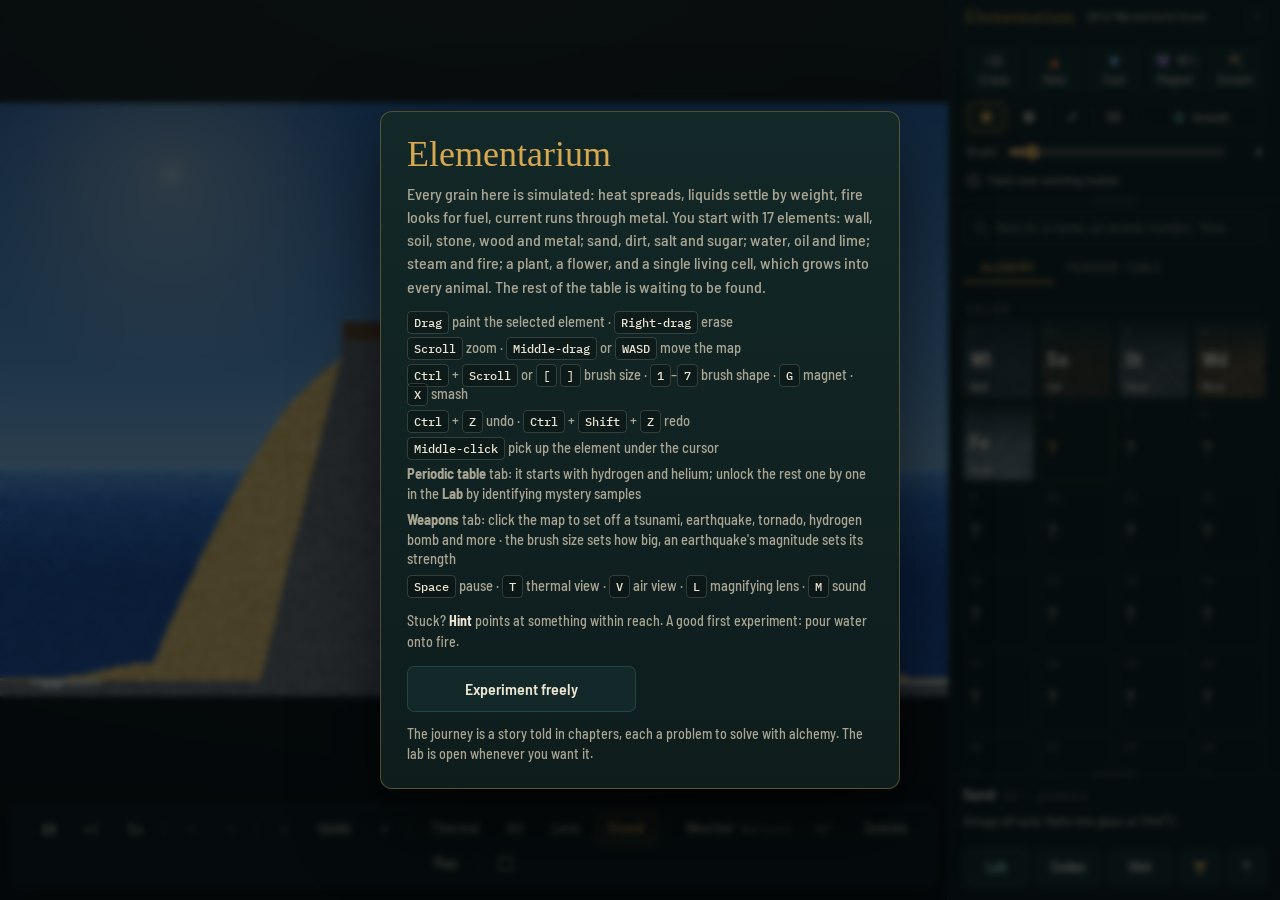
==== commit 820f31de: "Achievements, five save slots, Ground tool, phone controls and a new Journey ending - Achievements (" ====
--- a/index.html
+++ b/index.html
@@ -56,6 +56,9 @@
         <button id="btn-weather" class="tb lab-only" title="Weather and air temperature">Weather <span id="weather-label" class="mono dim"></span></button>
         <button id="btn-scenes" class="tb lab-only" title="Start from a scene">Scenes</button>
         <button id="btn-world" class="tb lab-only" title="Map size, save and load">Map</button>
+        <span class="sep"></span>
+        <button id="btn-rotate" class="tb touch-only" title="Turn the game sideways, to play in landscape" aria-label="Turn sideways"><svg viewBox="0 0 16 16" width="16" height="16" aria-hidden="true"><rect x="4.5" y="1.5" width="7" height="13" rx="1.4" fill="none" stroke="currentColor" stroke-width="1.3"/><path d="M1.2 9.5a6.8 6.8 0 004.6 5.2M14.8 6.5A6.8 6.8 0 0010.2 1.3" fill="none" stroke="currentColor" stroke-width="1.2" stroke-linecap="round"/><path d="M4.4 15.2l1.6-.4-.6-1.6M11.6.8L10 1.2l.6 1.6" fill="none" stroke="currentColor" stroke-width="1.2" stroke-linecap="round" stroke-linejoin="round"/></svg></button>
+        <button id="btn-full" class="tb" title="Full screen (F)" aria-label="Full screen" aria-pressed="false"><svg viewBox="0 0 16 16" width="16" height="16" aria-hidden="true"><path class="full-in" d="M2 6V2h4M10 2h4v4M14 10v4h-4M6 14H2v-4" fill="none" stroke="currentColor" stroke-width="1.6" stroke-linecap="round" stroke-linejoin="round"/><path class="full-out" d="M6 2v4H2M14 6h-4V2M10 14v-4h4M2 10h4v4" fill="none" stroke="currentColor" stroke-width="1.6" stroke-linecap="round" stroke-linejoin="round"/></svg></button>
       </div>
 
       <div id="weather-menu" class="menu wide" hidden>
@@ -91,8 +94,8 @@
           <button data-sky="night">Night</button>
         </div>
         <div class="menu-sep"></div>
-        <button id="btn-save">Save world <small>one slot, kept in this browser</small></button>
-        <button id="btn-load">Load saved world</button>
+        <button id="btn-save">Save world… <small>five slots, kept in this browser</small></button>
+        <button id="btn-load">Load a saved world…</button>
         <button id="btn-clear">Clear the map</button>
       </div>
 
@@ -144,17 +147,15 @@
           <button class="tool" data-tool="smash" title="Smash (X): break what is brittle under the brush, stone to rubble, glass to shards, ice to snow; smash rubble again for sand"><span class="glyph smash"><svg viewBox="0 0 16 16" width="16" height="16" aria-hidden="true"><path d="M2.2 6.4l4.6-4.6 3.1 3.1-4.6 4.6z" fill="currentColor"/><path d="M7.6 7.9l1.5-1.5 5.4 5.4a1.06 1.06 0 01-1.5 1.5z" fill="currentColor" opacity=".75"/><path d="M11.4 1.2l.5 1.6M14.6 4.2l-1.6.4M13.6 1.9l-1 1.2" stroke="currentColor" stroke-width="1.1" stroke-linecap="round"/></svg></span>Smash</button>
         </div>
         <div class="shape-row" role="group" aria-label="Brush shape">
-          <button class="shape" data-shape="circle" title="Circle brush (1)" aria-label="Circle brush"><svg viewBox="0 0 16 16" width="16" height="16" aria-hidden="true"><circle cx="8" cy="8" r="5.2" fill="currentColor"/></svg></button>
-          <button class="shape" data-shape="square" title="Square brush (2)" aria-label="Square brush"><svg viewBox="0 0 16 16" width="16" height="16" aria-hidden="true"><rect x="3" y="3" width="10" height="10" fill="currentColor"/></svg></button>
-          <button class="shape" data-shape="pen" title="Pen: one cell at a time, for fine lines (3)" aria-label="Pen"><svg viewBox="0 0 16 16" width="16" height="16" aria-hidden="true"><path d="M2.5 13.5l.9-3.2 7.4-7.4 2.3 2.3-7.4 7.4z" fill="currentColor"/><path d="M2.5 13.5l.9-3.2 2.3 2.3z" fill="#0e1c1c"/></svg></button>
-          <button class="shape" data-shape="spray" title="Spray: a light scatter (4)" aria-label="Spray"><svg viewBox="0 0 16 16" width="16" height="16" aria-hidden="true"><g fill="currentColor"><circle cx="4" cy="5" r="1.2"/><circle cx="9" cy="3.5" r="1.2"/><circle cx="12.5" cy="7" r="1.2"/><circle cx="6.5" cy="9" r="1.2"/><circle cx="3.5" cy="12" r="1.2"/><circle cx="10" cy="12" r="1.2"/></g></svg></button>
-          <button class="shape" data-shape="line" title="Line: drag from end to end; hold Shift to keep it straight (5)" aria-label="Line"><svg viewBox="0 0 16 16" width="16" height="16" aria-hidden="true"><path d="M3 13L13 3" stroke="currentColor" stroke-width="2.4" stroke-linecap="round"/></svg></button>
-          <button class="shape" data-shape="box" title="Box: drag out a rectangle; hold Shift for a square (6)" aria-label="Box"><svg viewBox="0 0 16 16" width="16" height="16" aria-hidden="true"><rect x="2.5" y="4" width="11" height="8" fill="currentColor" fill-opacity=".35" stroke="currentColor" stroke-width="1.4"/></svg></button>
-          <button class="shape" data-shape="fill" title="Fill: pour into everything connected, like a paint bucket (7)" aria-label="Fill"><svg viewBox="0 0 16 16" width="16" height="16" aria-hidden="true"><path d="M2.5 7.5L7 3l5 5-4.5 4.5z" fill="currentColor" fill-opacity=".35" stroke="currentColor" stroke-width="1.3" stroke-linejoin="round"/><path d="M13.3 10.2c.6 1 .9 1.6.9 2.1a.9.9 0 01-1.8 0c0-.5.3-1.1.9-2.1z" fill="currentColor"/></svg></button>
+          <button class="shape" data-shape="circle" title="Circle brush (1). Hold Shift and drag for a straight line" aria-label="Circle brush"><svg viewBox="0 0 16 16" width="16" height="16" aria-hidden="true"><circle cx="8" cy="8" r="5.2" fill="currentColor"/></svg></button>
+          <button class="shape" data-shape="square" title="Square brush (2). Hold Shift and drag for a straight line" aria-label="Square brush"><svg viewBox="0 0 16 16" width="16" height="16" aria-hidden="true"><rect x="3" y="3" width="10" height="10" fill="currentColor"/></svg></button>
+          <button class="shape" data-shape="pen" title="Pen: one cell at a time, for fine lines (3). Hold Shift and drag for a straight line" aria-label="Pen"><svg viewBox="0 0 16 16" width="16" height="16" aria-hidden="true"><path d="M2.5 13.5l.9-3.2 7.4-7.4 2.3 2.3-7.4 7.4z" fill="currentColor"/><path d="M2.5 13.5l.9-3.2 2.3 2.3z" fill="#0e1c1c"/></svg></button>
+          <button class="shape" data-shape="box" title="Box: drag out a rectangle; hold Shift for a square (4)" aria-label="Box"><svg viewBox="0 0 16 16" width="16" height="16" aria-hidden="true"><rect x="2.5" y="4" width="11" height="8" fill="currentColor" fill-opacity=".35" stroke="currentColor" stroke-width="1.4"/></svg></button>
+          <button class="shape ground" data-tool="ground" title="Ground (5): hold it over a circuit and every current within the brush runs to earth" aria-label="Ground"><span class="glyph"><svg viewBox="0 0 16 16" width="16" height="16" aria-hidden="true"><path d="M8 1.5v6M2.5 7.5h11M4.5 10.5h7M6.5 13.5h3" fill="none" stroke="currentColor" stroke-width="1.6" stroke-linecap="round"/></svg></span>Ground</button>
         </div>
         <label class="brush">
           <span>Brush</span>
-          <input id="brush-size" type="range" min="0" max="24" value="4" aria-label="Brush size">
+          <input id="brush-size" type="range" min="0" max="50" value="4" aria-label="Brush size">
           <output id="brush-out" class="mono">4</output>
         </label>
         <label class="check"><input id="replace" type="checkbox"> Paint over existing matter</label>
@@ -204,6 +205,7 @@
           <button id="btn-lab" class="pill lab" title="Unlock periodic elements by identifying mystery samples">Lab</button>
           <button id="btn-codex" class="pill">Codex</button>
           <button id="btn-hint" class="pill">Hint</button>
+          <button id="btn-achieve" class="pill" aria-label="Achievements" title="Achievements"><svg viewBox="0 0 16 16" width="16" height="16" aria-hidden="true"><path d="M4.5 2h7v3.6a3.5 3.5 0 01-7 0z" fill="currentColor"/><path d="M4.5 3.4H2.3c0 2 .9 3.2 2.6 3.4M11.5 3.4h2.2c0 2-.9 3.2-2.6 3.4" fill="none" stroke="currentColor" stroke-width="1.2"/><path d="M8 9v2.6M5.3 14h5.4M6.2 14l.5-2.4h2.6l.5 2.4" fill="none" stroke="currentColor" stroke-width="1.3" stroke-linejoin="round"/></svg></button>
           <button id="btn-help" class="pill" aria-label="Help">?</button>
         </div>
       </footer>
@@ -244,6 +246,32 @@
         <span id="lab-progress"></span>
         <div class="lab-actions" id="lab-actions"></div>
       </footer>
+    </div>
+  </div>
+
+  <div id="saves" class="modal" hidden role="dialog" aria-modal="true" aria-labelledby="saves-title">
+    <div class="modal-card wide saves-card">
+      <header>
+        <div>
+          <div class="eyebrow">Five slots, kept in this browser</div>
+          <h2 id="saves-title">Saved worlds</h2>
+        </div>
+        <button class="close" data-close aria-label="Close">×</button>
+      </header>
+      <div class="saves-list" id="saves-list"></div>
+    </div>
+  </div>
+
+  <div id="achieve" class="modal" hidden role="dialog" aria-modal="true" aria-labelledby="achieve-title">
+    <div class="modal-card wide achieve-card">
+      <header>
+        <div>
+          <div class="eyebrow" id="achieve-sum"></div>
+          <h2 id="achieve-title">Achievements</h2>
+        </div>
+        <button class="close" data-close aria-label="Close">×</button>
+      </header>
+      <div class="achieve-body" id="achieve-body"></div>
     </div>
   </div>
 
@@ -320,6 +348,7 @@
   <script src="js/tryit.js"></script>
   <script src="js/tints.js"></script>
   <script src="js/unlocks.js"></script>
+  <script src="js/achieve.js"></script>
   <script src="js/search.js"></script>
   <script src="js/groups.js"></script>
   <script src="js/render.js"></script>
--- a/css/style.css
+++ b/css/style.css
@@ -121,8 +121,8 @@
   pointer-events: none; width: min(440px, calc(100% - 28px));
 }
 .toast {
-  display: flex; gap: 14px; align-items: center; width: 100%;
-  padding: 10px 16px 10px 10px;
+  position: relative; display: flex; gap: 14px; align-items: center; width: 100%;
+  padding: 10px 34px 10px 10px;
   background: linear-gradient(180deg, rgba(24, 52, 51, 0.96), rgba(14, 28, 28, 0.96));
   border: 1px solid var(--brass-dim);
   border-radius: 10px;
@@ -135,6 +135,17 @@
 .toast .name { font: 26px/1.05 var(--f-display); color: var(--bone); margin: 3px 0 2px; }
 .toast .how { font-size: 13.5px; color: var(--bone-dim); }
 .toast.note .name { font: 600 16px/1.2 var(--f-ui); }
+.toast > div { flex: 1; min-width: 0; }
+.toast .t-icon {
+  flex: none; width: 44px; height: 44px; border-radius: 8px; display: grid; place-items: center;
+  background: rgba(5, 10, 12, 0.45); box-shadow: inset 0 0 0 1px rgba(236, 229, 211, 0.12);
+}
+/* the × on every toast: the only part of it that takes a click, so the rest never blocks the map */
+.toast .t-close {
+  position: absolute; top: 6px; right: 6px; width: 24px; height: 24px; padding: 0; border: 0; border-radius: 6px;
+  background: transparent; color: var(--bone-dim); font: 600 18px/1 var(--f-ui); cursor: pointer; pointer-events: auto;
+}
+.toast .t-close:hover { color: var(--bone); background: rgba(236, 229, 211, 0.08); }
 @keyframes toast-in { from { opacity: 0; transform: translateY(-14px) scale(.96); } }
 @keyframes toast-out { to { opacity: 0; transform: translateY(-10px); } }
 
@@ -224,7 +235,10 @@
   background: transparent; border: 1px solid rgba(78, 154, 136, 0.2); color: var(--bone-dim);
 }
 .shape:hover { color: var(--bone); border-color: var(--verdigris); }
-.shape[aria-pressed="true"] { color: var(--brass); border-color: var(--brass); background: rgba(214, 168, 79, 0.1); }
+.shape[aria-pressed="true"], .shape.on { color: var(--brass); border-color: var(--brass); background: rgba(214, 168, 79, 0.1); }
+/* Ground: a tool in the shape row's spare room, wider than a shape */
+.shape.ground { grid-column: span 3; display: flex; align-items: center; justify-content: center; gap: 6px; font: 600 13px/1 var(--f-ui); }
+.shape.ground .glyph { display: grid; place-items: center; color: #7fd6c8; }
 .tool {
   display: flex; flex-direction: column; align-items: center; justify-content: center; gap: 4px; min-width: 0;
   padding: 6px 2px 5px; border-radius: var(--r);
@@ -380,7 +394,8 @@
   font-weight: 600; font-size: 14px;
 }
 .pill:hover { border-color: var(--verdigris); }
-#btn-help { flex: 0 0 40px; }
+#btn-help, #btn-achieve { flex: 0 0 40px; }
+#btn-achieve { display: grid; place-items: center; color: var(--brass); }
 .pill.primary { background: var(--brass); color: #1b1408; border-color: var(--brass); }
 .pill.primary:hover { filter: brightness(1.08); }
 .pill.danger { flex: 0 auto; color: #f0a08a; border-color: rgba(240, 120, 90, 0.3); background: transparent; }
@@ -512,6 +527,12 @@
 .codex-body { display: grid; grid-template-columns: 1fr 300px; gap: 0; min-height: 0; flex: 1; overflow: hidden; }
 #codex-grid { overflow: auto; padding: 4px 22px 18px; display: grid; grid-template-columns: repeat(auto-fill, minmax(78px, 1fr)); gap: 7px; align-content: start; }
 #codex-grid .tile { cursor: pointer; }
+#codex-grid .group-label { grid-column: 1 / -1; margin: 12px 0 0; }
+#codex-grid .group-label:first-child { margin-top: 4px; }
+#codex-grid .codex-count { margin-left: auto; font: 500 11px/1 var(--f-mono); letter-spacing: 0; text-transform: none; color: var(--brass-dim); }
+#codex-detail .pill { margin-top: 2px; }
+.hint-pop .hp-chip.missing { border-style: dashed; opacity: 0.7; }
+.hint-pop .hp-title canvas { width: 22px; height: 22px; border-radius: 4px; image-rendering: pixelated; }
 #codex-detail { border-left: 1px solid rgba(78, 154, 136, 0.18); padding: 6px 22px 22px; overflow: auto; }
 #codex-detail canvas { width: 100%; height: 90px; border-radius: 8px; image-rendering: pixelated; margin-bottom: 14px; box-shadow: 0 0 0 1px rgba(0,0,0,.5); }
 #codex-detail h3 { margin: 0 0 4px; font: 30px/1.05 var(--f-display); color: var(--bone); }
@@ -948,6 +969,51 @@
 .to-top.show { opacity: 1; transform: none; pointer-events: auto; }
 .to-top:hover { background: var(--brass); color: #1b1408; }
 .groups-card > header .eyebrow { font: 600 11px/1 var(--f-ui); letter-spacing: 0.16em; text-transform: uppercase; color: var(--brass); margin-bottom: 6px; }
+/* saved worlds: five slots, each with its picture, name, description and buttons */
+.modal-card.saves-card { width: min(640px, 100%); }
+.saves-card > header .eyebrow { font: 600 11px/1 var(--f-ui); letter-spacing: 0.16em; text-transform: uppercase; color: var(--brass); margin-bottom: 6px; }
+.saves-list { display: grid; gap: 8px; padding: 4px 22px 22px; overflow: auto; }
+.slot { display: flex; gap: 12px; align-items: flex-start; padding: 10px; border-radius: 8px; background: rgba(14, 28, 28, 0.6); border: 1px solid rgba(78, 154, 136, 0.22); }
+.slot.empty { border-style: dashed; }
+.slot-pic { flex: none; width: 128px; height: 80px; border-radius: 6px; overflow: hidden; display: grid; place-items: center; background: #0a1013; color: var(--bone-faint); font: 600 22px/1 var(--f-display); box-shadow: inset 0 0 0 1px rgba(236, 229, 211, 0.1); }
+.slot-pic img { width: 100%; height: 100%; object-fit: cover; image-rendering: pixelated; display: block; }
+.slot-body { flex: 1; min-width: 0; display: grid; gap: 4px; }
+.slot-title { font: 600 15px/1.2 var(--f-ui); color: var(--bone); overflow: hidden; text-overflow: ellipsis; white-space: nowrap; }
+.slot.empty .slot-title { color: var(--bone-faint); font-weight: 500; }
+.slot-meta { font: 500 11.5px/1.2 var(--f-mono); color: var(--bone-faint); }
+.slot-desc { margin: 0; font-size: 13px; line-height: 1.4; color: var(--bone-dim); }
+.slot-btns { display: flex; flex-wrap: wrap; gap: 6px; margin-top: 4px; }
+.slot-btns .pill { flex: 0 0 auto; padding: 6px 12px; font-size: 13px; }
+.slot-btns .pill.primary { background: var(--brass); color: #1a1408; border-color: var(--brass); }
+.slot-name, .slot-desc-in {
+  width: 100%; padding: 7px 9px; border-radius: 6px; border: 1px solid rgba(78, 154, 136, 0.35);
+  background: var(--patina-900); color: var(--bone); font: 500 14px/1.3 var(--f-ui); resize: vertical;
+}
+.slot-name:focus, .slot-desc-in:focus { outline: none; border-color: var(--brass); }
+@media (max-width: 520px) { .slot-pic { width: 84px; height: 52px; } }
+
+/* achievements: a card each, earned ones in brass; secrets hide until found */
+.achieve-card > header .eyebrow { font: 600 11px/1 var(--f-ui); letter-spacing: 0.16em; text-transform: uppercase; color: var(--brass); margin-bottom: 6px; }
+.achieve-body { flex: 1; min-height: 0; overflow: auto; padding: 0 22px 22px; scrollbar-width: thin; scrollbar-color: var(--patina-700) transparent; }
+.achieve-body .group-label { margin: 16px 0 8px; }
+.achieve-body .codex-count { margin-left: auto; font: 500 11px/1 var(--f-mono); letter-spacing: 0; text-transform: none; color: var(--brass-dim); }
+.ach-grid { display: grid; grid-template-columns: repeat(auto-fill, minmax(230px, 1fr)); gap: 8px; }
+.ach {
+  display: flex; gap: 10px; align-items: flex-start; padding: 10px 12px; border-radius: 8px;
+  background: rgba(14, 28, 28, 0.6); border: 1px solid rgba(78, 154, 136, 0.22);
+}
+.ach-icon { flex: none; width: 30px; height: 30px; border-radius: 50%; display: grid; place-items: center; color: var(--bone-faint); border: 1px solid rgba(78, 154, 136, 0.25); font: 700 14px/1 var(--f-ui); }
+.ach-txt { display: grid; gap: 3px; min-width: 0; flex: 1; }
+.ach-txt b { font: 600 14px/1.2 var(--f-ui); color: var(--bone-dim); }
+.ach-txt small { font-size: 12.5px; line-height: 1.35; color: var(--bone-faint); }
+.ach.got { background: rgba(214, 168, 79, 0.07); border-color: var(--brass-dim); }
+.ach.got .ach-icon { color: var(--brass); border-color: var(--brass-dim); background: rgba(214, 168, 79, 0.1); }
+.ach.got .ach-txt b { color: var(--bone); }
+.ach.got .ach-txt small { color: var(--bone-dim); }
+.ach.secret { border-style: dashed; }
+.ach-bar { height: 4px; border-radius: 2px; background: rgba(78, 154, 136, 0.18); overflow: hidden; margin-top: 3px; }
+.ach-bar i { display: block; height: 100%; background: linear-gradient(90deg, var(--verdigris), var(--brass)); }
+.ach-prog { font: 500 11px/1.2 var(--f-mono); color: var(--bone-faint); }
 .groups-body { flex: 1; min-height: 0; overflow: auto; padding: 4px 22px 22px; display: grid; gap: 22px; scrollbar-width: thin; scrollbar-color: var(--patina-700) transparent; }
 .g-nav { display: grid; gap: 8px; padding: 12px 14px; border-radius: 9px; background: rgba(0, 0, 0, 0.16); border: 1px solid rgba(78, 154, 136, 0.18); }
 .g-nav-part { display: flex; flex-wrap: wrap; align-items: baseline; gap: 3px 12px; }
@@ -1059,7 +1125,7 @@
   .brand.tray-open .brand-tray { visibility: visible; opacity: 1; transform: none; transition: opacity 160ms ease, transform 220ms cubic-bezier(.2, .9, .3, 1); }
   .brand-tray .foot-btns { flex: 1; min-width: 0; gap: 5px; }
   .brand-tray .pill { min-width: 0; padding: 6px 3px; font-size: 12.5px; white-space: nowrap; overflow: hidden; text-overflow: ellipsis; }
-  .brand-tray #btn-help { flex: 0 0 32px; }
+  .brand-tray #btn-help, .brand-tray #btn-achieve { flex: 0 0 32px; }
 }
 @media (max-width: 820px) {
   .panel-foot { display: none; }
@@ -1088,9 +1154,29 @@
   *, *::before, *::after { animation-duration: 1ms !important; transition-duration: 1ms !important; }
 }
 
+/* touch screens: the turn-sideways button; full screen shows which way it goes */
+.touch-only { display: none !important; }
+html.touch .touch-only { display: inline-flex !important; }
+#btn-rotate, #btn-full { display: inline-grid; place-items: center; }
+#btn-full .full-out, #btn-full[aria-pressed="true"] .full-in { display: none; }
+#btn-full[aria-pressed="true"] .full-out { display: inline; }
+#btn-full[hidden] { display: none !important; }
+
+/* the story's last chapter for now ends on a dark screen: a line, then "Coming soon…" */
+.finale {
+  position: fixed; inset: 0; z-index: 90; display: grid; place-content: center; gap: 22px; padding: 24px;
+  text-align: center; background: #000; opacity: 0; transition: opacity 1600ms ease; cursor: pointer;
+}
+.finale.show { opacity: 1; }
+.finale.out { opacity: 0; pointer-events: none; }
+.finale p { margin: 0 auto; max-width: 34ch; opacity: 0; transform: translateY(8px); transition: opacity 1800ms ease, transform 1800ms ease; }
+.finale .finale-line { font: 400 clamp(20px, 3vw, 30px)/1.4 var(--f-display); color: var(--bone); }
+.finale .finale-soon { font: 600 13px/1 var(--f-ui); letter-spacing: 0.32em; text-transform: uppercase; color: var(--brass); }
+.finale.line .finale-line, .finale.soon .finale-soon { opacity: 1; transform: none; }
+
 /* earned things (unlocks.js): out of sight until they open */
 .weapon[hidden], .weapons[hidden], .group-label[hidden], .tabs [hidden], #btn-journey[hidden], #btn-begin-journey[hidden],
-[data-scene][hidden], [data-sky][hidden], .scene-more[hidden], .weapons-more[hidden] { display: none !important; }
+[data-scene][hidden], [data-sky][hidden], .scene-more[hidden], .weapons-more[hidden], .lab-help[hidden] { display: none !important; }
 .weapons-more { margin: 10px 2px 0; font-size: 13px; line-height: 1.45; color: var(--brass); }
 .scene-more {
   display: block; width: 100%; text-align: left; margin-top: 4px; padding: 8px 10px; border-radius: 6px;
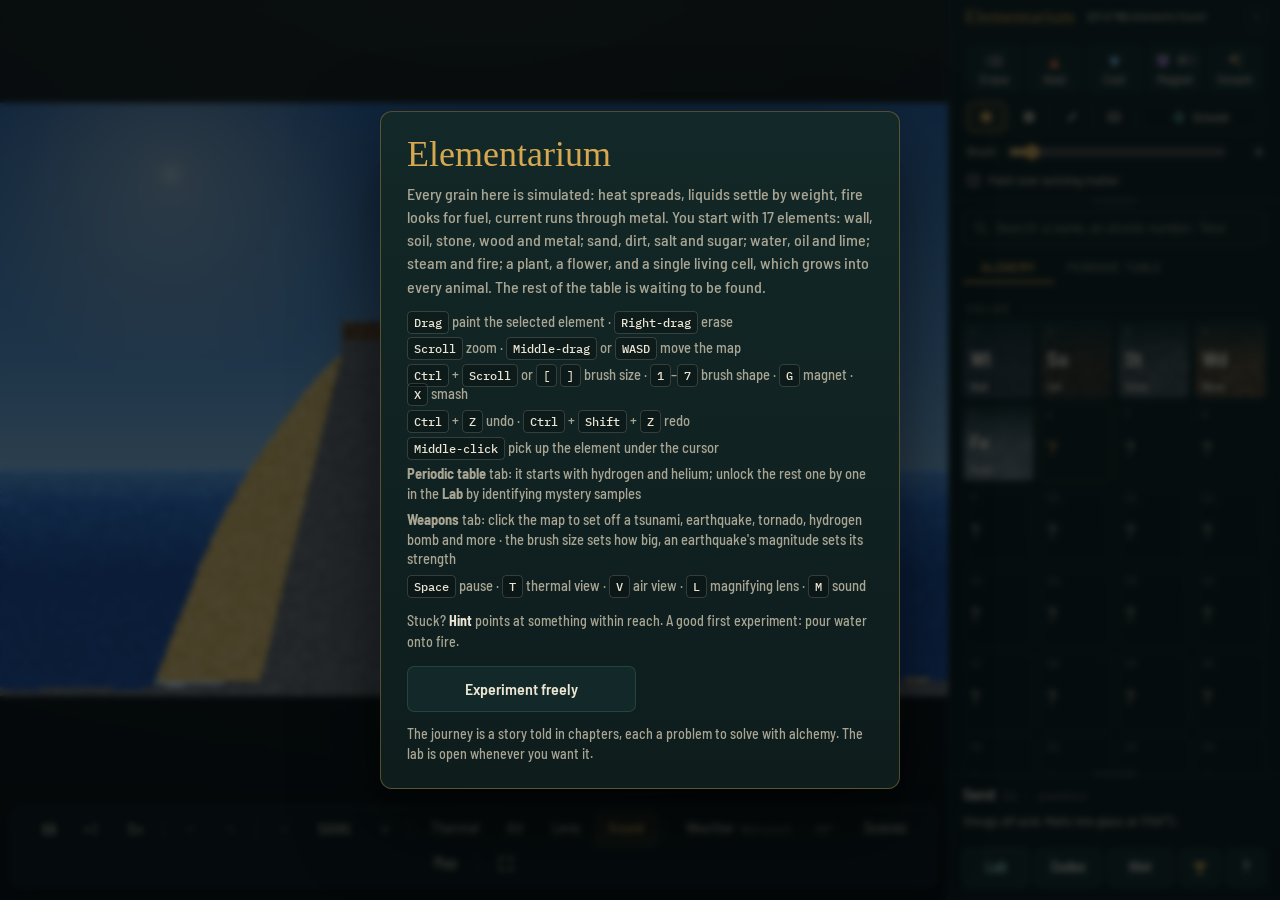
==== commit 07613d66: "Icon for the tab, home screens and app install Co-Authored-By: Claude Opus 5.5 <noreply@anthropic.co" ====
--- a/index.html
+++ b/index.html
@@ -4,6 +4,11 @@
   <meta charset="utf-8">
   <meta name="viewport" content="width=device-width, initial-scale=1, viewport-fit=cover">
   <title>Elementarium</title>
+  <link rel="icon" href="favicon.ico" sizes="16x16 32x32 48x48">
+  <link rel="icon" href="icons/icon-192.png" type="image/png" sizes="192x192">
+  <link rel="apple-touch-icon" href="icons/apple-touch-icon.png">
+  <link rel="manifest" href="manifest.webmanifest">
+  <meta name="theme-color" content="#07191c">
   <meta name="description" content="A falling-sand alchemy lab. Paint elements, mix them, and fill the table.">
   <link rel="preconnect" href="https://fonts.googleapis.com">
   <link rel="preconnect" href="https://fonts.gstatic.com" crossorigin>
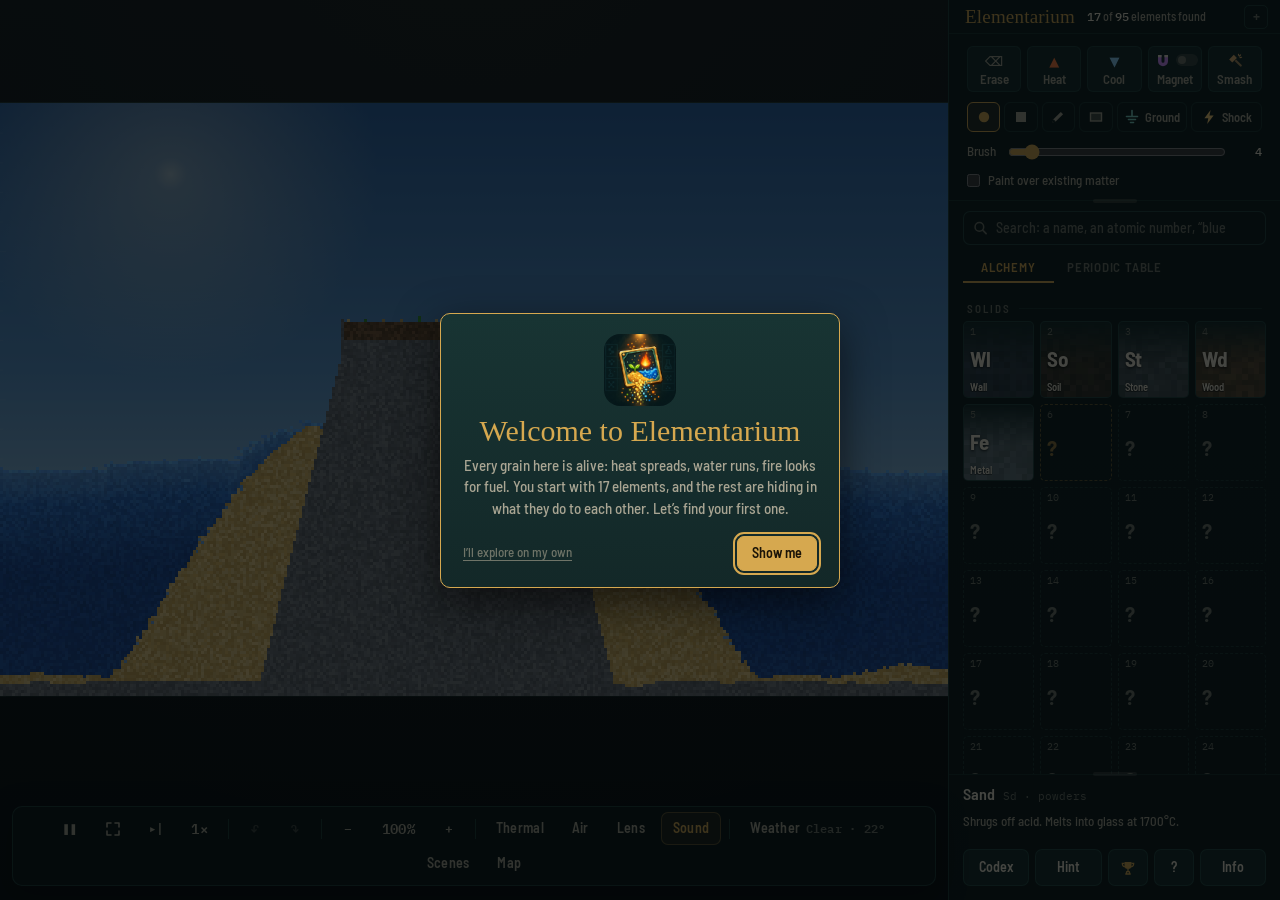
==== commit eed64390: "New-player guide, yellow new-unlock dots, phone layout, Shock tool and legal pages - First-time play" ====
--- a/index.html
+++ b/index.html
@@ -42,17 +42,20 @@
       <div id="toasts" aria-live="polite"></div>
 
       <div id="toolbar" role="toolbar" aria-label="Simulation controls">
+        <button id="tb-prev" class="tb-arrow" type="button" tabindex="-1" aria-label="More buttons to the left"><span aria-hidden="true">‹</span></button>
+        <div id="tb-row" class="tb-row">
         <button id="btn-play" class="tb" title="Pause / resume (Space)" aria-label="Pause"><span class="ico">❚❚</span></button>
+        <button id="btn-full" class="tb" title="Full screen (F)" aria-label="Full screen" aria-pressed="false"><svg viewBox="0 0 16 16" width="16" height="16" aria-hidden="true"><path class="full-in" d="M2 6V2h4M10 2h4v4M14 10v4h-4M6 14H2v-4" fill="none" stroke="currentColor" stroke-width="1.6" stroke-linecap="round" stroke-linejoin="round"/><path class="full-out" d="M6 2v4H2M14 6h-4V2M10 14v-4h4M2 10h4v4" fill="none" stroke="currentColor" stroke-width="1.6" stroke-linecap="round" stroke-linejoin="round"/></svg></button>
         <button id="btn-step" class="tb" title="Advance one tick (.)" aria-label="Step one tick"><span class="ico">▸|</span></button>
         <button id="btn-speed" class="tb mono" title="Simulation speed">1×</button>
         <span class="sep"></span>
         <button id="btn-undo" class="tb lab-only" title="Undo (Ctrl+Z)" aria-label="Undo"><span class="ico">↶</span></button>
         <button id="btn-redo" class="tb lab-only" title="Redo (Ctrl+Shift+Z)" aria-label="Redo"><span class="ico">↷</span></button>
         <span class="sep lab-only"></span>
-        <button id="btn-zoom-out" class="tb" title="Zoom out (− or scroll)" aria-label="Zoom out"><span class="ico">−</span></button>
+        <button id="btn-zoom-out" class="tb" title="Zoom out (− or Ctrl+scroll)" aria-label="Zoom out"><span class="ico">−</span></button>
         <button id="btn-zoom" class="tb mono zoom" title="Show the whole map (0)">100%</button>
-        <button id="btn-zoom-in" class="tb" title="Zoom in (+ or scroll)" aria-label="Zoom in"><span class="ico">+</span></button>
-        <span class="sep brk"></span>
+        <button id="btn-zoom-in" class="tb" title="Zoom in (+ or Ctrl+scroll)" aria-label="Zoom in"><span class="ico">+</span></button>
+        <span class="sep"></span>
         <button id="btn-thermal" class="tb" title="Thermal view (T)" aria-pressed="false">Thermal</button>
         <button id="btn-air" class="tb" title="Air view: wind and pressure (V)" aria-pressed="false">Air</button>
         <button id="btn-lens" class="tb" title="Magnifying lens (L)" aria-pressed="false">Lens</button>
@@ -61,16 +64,15 @@
         <button id="btn-weather" class="tb lab-only" title="Weather and air temperature">Weather <span id="weather-label" class="mono dim"></span></button>
         <button id="btn-scenes" class="tb lab-only" title="Start from a scene">Scenes</button>
         <button id="btn-world" class="tb lab-only" title="Map size, save and load">Map</button>
-        <span class="sep"></span>
-        <button id="btn-rotate" class="tb touch-only" title="Turn the game sideways, to play in landscape" aria-label="Turn sideways"><svg viewBox="0 0 16 16" width="16" height="16" aria-hidden="true"><rect x="4.5" y="1.5" width="7" height="13" rx="1.4" fill="none" stroke="currentColor" stroke-width="1.3"/><path d="M1.2 9.5a6.8 6.8 0 004.6 5.2M14.8 6.5A6.8 6.8 0 0010.2 1.3" fill="none" stroke="currentColor" stroke-width="1.2" stroke-linecap="round"/><path d="M4.4 15.2l1.6-.4-.6-1.6M11.6.8L10 1.2l.6 1.6" fill="none" stroke="currentColor" stroke-width="1.2" stroke-linecap="round" stroke-linejoin="round"/></svg></button>
-        <button id="btn-full" class="tb" title="Full screen (F)" aria-label="Full screen" aria-pressed="false"><svg viewBox="0 0 16 16" width="16" height="16" aria-hidden="true"><path class="full-in" d="M2 6V2h4M10 2h4v4M14 10v4h-4M6 14H2v-4" fill="none" stroke="currentColor" stroke-width="1.6" stroke-linecap="round" stroke-linejoin="round"/><path class="full-out" d="M6 2v4H2M14 6h-4V2M10 14v-4h4M2 10h4v4" fill="none" stroke="currentColor" stroke-width="1.6" stroke-linecap="round" stroke-linejoin="round"/></svg></button>
+        </div>
+        <button id="tb-next" class="tb-arrow" type="button" tabindex="-1" aria-label="More buttons to the right"><span aria-hidden="true">›</span></button>
       </div>
 
       <div id="weather-menu" class="menu wide" hidden>
         <div class="menu-title">Weather</div>
         <div class="presets">
           <button data-weather="natural" title="No weather is forced: clouds only form from vapour rising off water">Natural</button>
-          <button data-weather="clear">Clear</button>
+          <button data-weather="clear" title="Clear skies: open water doesn't evaporate by itself, and clouds only come from steam you make">Clear</button>
           <button data-weather="cloudy">Cloudy</button>
           <button data-weather="rain">Rain</button>
           <button data-weather="storm">Thunderstorm</button>
@@ -133,7 +135,7 @@
         </div>
         <button id="brand-min" class="brand-min" type="button" aria-controls="brand"></button>
         <button id="btn-more" class="brand-more" type="button" aria-expanded="false" aria-controls="foot-btns"
-          aria-label="More: Journey, Lab, Codex, Hint and Help" title="Journey, Lab, Codex, Hint and Help"><span aria-hidden="true">‹</span></button>
+          aria-label="More: Journey, Codex, Hint, Help and Info" title="Journey, Codex, Hint, Help and Info"><span aria-hidden="true">‹</span></button>
         <div class="brand-tray" id="brand-tray"></div>
       </header>
 
@@ -157,6 +159,7 @@
           <button class="shape" data-shape="pen" title="Pen: one cell at a time, for fine lines (3). Hold Shift and drag for a straight line" aria-label="Pen"><svg viewBox="0 0 16 16" width="16" height="16" aria-hidden="true"><path d="M2.5 13.5l.9-3.2 7.4-7.4 2.3 2.3-7.4 7.4z" fill="currentColor"/><path d="M2.5 13.5l.9-3.2 2.3 2.3z" fill="#0e1c1c"/></svg></button>
           <button class="shape" data-shape="box" title="Box: drag out a rectangle; hold Shift for a square (4)" aria-label="Box"><svg viewBox="0 0 16 16" width="16" height="16" aria-hidden="true"><rect x="2.5" y="4" width="11" height="8" fill="currentColor" fill-opacity=".35" stroke="currentColor" stroke-width="1.4"/></svg></button>
           <button class="shape ground" data-tool="ground" title="Ground (5): hold it over a circuit and every current within the brush runs to earth" aria-label="Ground"><span class="glyph"><svg viewBox="0 0 16 16" width="16" height="16" aria-hidden="true"><path d="M8 1.5v6M2.5 7.5h11M4.5 10.5h7M6.5 13.5h3" fill="none" stroke="currentColor" stroke-width="1.6" stroke-linecap="round"/></svg></span>Ground</button>
+          <button class="shape ground shock" data-tool="shock" title="Shock (6): hold it on anything: electricity runs through whatever conducts, sparks fly and powder catches" aria-label="Shock"><span class="glyph"><svg viewBox="0 0 16 16" width="16" height="16" aria-hidden="true"><path d="M9.6 1L3.4 9.2h3.9L6.2 15l6.4-8.6H8.5z" fill="currentColor"/></svg></span>Shock</button>
         </div>
         <label class="brush">
           <span>Brush</span>
@@ -207,11 +210,11 @@
         <div id="inspect"></div>
         <div class="foot-btns" id="foot-btns">
           <button id="btn-journey" class="pill journey">Journey</button>
-          <button id="btn-lab" class="pill lab" title="Unlock periodic elements by identifying mystery samples">Lab</button>
           <button id="btn-codex" class="pill">Codex</button>
           <button id="btn-hint" class="pill">Hint</button>
           <button id="btn-achieve" class="pill" aria-label="Achievements" title="Achievements"><svg viewBox="0 0 16 16" width="16" height="16" aria-hidden="true"><path d="M4.5 2h7v3.6a3.5 3.5 0 01-7 0z" fill="currentColor"/><path d="M4.5 3.4H2.3c0 2 .9 3.2 2.6 3.4M11.5 3.4h2.2c0 2-.9 3.2-2.6 3.4" fill="none" stroke="currentColor" stroke-width="1.2"/><path d="M8 9v2.6M5.3 14h5.4M6.2 14l.5-2.4h2.6l.5 2.4" fill="none" stroke="currentColor" stroke-width="1.3" stroke-linejoin="round"/></svg></button>
           <button id="btn-help" class="pill" aria-label="Help">?</button>
+          <button id="btn-info" class="pill" title="About, privacy policy, terms of service and cookies">Info</button>
         </div>
       </footer>
     </aside>
@@ -227,10 +230,6 @@
         <div id="codex-grid"></div>
         <article id="codex-detail"></article>
       </div>
-      <footer class="codex-foot">
-        <label class="check"><input id="sandbox" type="checkbox"> Sandbox mode — unlock every element</label>
-        <button id="btn-reset" class="pill danger">Reset discoveries</button>
-      </footer>
     </div>
   </div>
 
@@ -296,24 +295,33 @@
 
   <div id="welcome" class="modal" hidden role="dialog" aria-modal="true" aria-labelledby="welcome-title">
     <div class="modal-card">
-      <h2 id="welcome-title">Elementarium</h2>
-      <p class="lede">Every grain here is simulated: heat spreads, liquids settle by weight, fire looks for fuel, current runs through metal. You start with 17 elements: wall, soil, stone, wood and metal; sand, dirt, salt and sugar; water, oil and lime; steam and fire; a plant, a flower, and a single living cell, which grows into every animal. The rest of the table is waiting to be found.</p>
+      <h2 id="welcome-title">How to play</h2>
       <ul class="keys">
         <li><kbd>Drag</kbd> paint the selected element · <kbd>Right-drag</kbd> erase</li>
-        <li><kbd>Scroll</kbd> zoom · <kbd>Middle-drag</kbd> or <kbd>WASD</kbd> move the map</li>
-        <li><kbd>Ctrl</kbd> + <kbd>Scroll</kbd> or <kbd>[</kbd> <kbd>]</kbd> brush size · <kbd>1</kbd>–<kbd>7</kbd> brush shape · <kbd>G</kbd> magnet · <kbd>X</kbd> smash</li>
-        <li><kbd>Ctrl</kbd> + <kbd>Z</kbd> undo · <kbd>Ctrl</kbd> + <kbd>Shift</kbd> + <kbd>Z</kbd> redo</li>
-        <li><kbd>Middle-click</kbd> pick up the element under the cursor</li>
-        <li><strong>Periodic table</strong> tab: it starts with hydrogen and helium; unlock the rest one by one in the <strong>Lab</strong> by identifying mystery samples</li>
-        <li><strong>Weapons</strong> tab: click the map to set off a tsunami, earthquake, tornado, hydrogen bomb and more · the brush size sets how big, an earthquake's magnitude sets its strength</li>
-        <li><kbd>Space</kbd> pause · <kbd>T</kbd> thermal view · <kbd>V</kbd> air view · <kbd>L</kbd> magnifying lens · <kbd>M</kbd> sound</li>
+        <li><kbd>Scroll</kbd> brush size · <kbd>Ctrl</kbd> + <kbd>Scroll</kbd> zoom · <kbd>Middle-drag</kbd> or <kbd>WASD</kbd> move the map</li>
+        <li><kbd>1</kbd>–<kbd>4</kbd> brush shape · <kbd>Shift</kbd> + drag a straight line · <kbd>Middle-click</kbd> pick up what is under the cursor</li>
+        <li><kbd>Ctrl</kbd> + <kbd>Z</kbd> undo · <kbd>Ctrl</kbd> + <kbd>Shift</kbd> + <kbd>Z</kbd> redo · <kbd>Space</kbd> pause · <kbd>F</kbd> full screen</li>
+        <li>On a touch screen: two fingers to zoom and move the map; − and + size the brush</li>
       </ul>
-      <p class="lede small">Stuck? <strong>Hint</strong> points at something within reach. A good first experiment: pour water onto fire.</p>
+      <p class="lede small">A <strong>?</strong> tile is one you haven’t found: click it to see how. A yellow dot means something new is waiting there.</p>
       <div class="welcome-btns">
-        <button class="pill primary" id="btn-begin-journey">Begin the journey</button>
-        <button class="pill" data-close>Experiment freely</button>
-      </div>
-      <p class="lede small welcome-note">The journey is a story told in chapters, each a problem to solve with alchemy. The lab is open whenever you want it.</p>
+        <button class="pill primary" id="btn-replay-guide">Show me the first steps</button>
+        <button class="pill" data-close>Back to the game</button>
+      </div>
+    </div>
+  </div>
+
+  <div id="info" class="modal" hidden role="dialog" aria-modal="true" aria-labelledby="info-title">
+    <div class="modal-card">
+      <h2 id="info-title">Elementarium</h2>
+      <nav class="info-links" aria-label="About and legal">
+        <a href="about.html" target="_blank" rel="noopener">About and contact</a>
+        <a href="privacy.html" target="_blank" rel="noopener">Privacy policy</a>
+        <a href="terms.html" target="_blank" rel="noopener">Terms of service</a>
+        <a href="cookies.html" target="_blank" rel="noopener">Cookies and storage</a>
+      </nav>
+      <p class="lede small">These open in a new tab, so your world stays just as it is.</p>
+      <div class="welcome-btns one"><button class="pill" data-close>Back to the game</button></div>
     </div>
   </div>
 
@@ -363,6 +371,7 @@
   <script src="js/ui.js"></script>
   <script src="js/journey.js"></script>
   <script src="js/labview.js"></script>
+  <script src="js/firstrun.js"></script>
   <script src="js/main.js"></script>
 </body>
 </html>
--- a/css/style.css
+++ b/css/style.css
@@ -229,7 +229,7 @@
 .mag-switch[aria-checked="true"] .knob { left: 12px; background: #d08cff; }
 .magnet-box.magnetic .tool { border-color: rgba(208, 140, 255, 0.55); }
 .magnet-box.magnetic .tool.on { border-color: #d08cff; background: rgba(208, 140, 255, 0.1); }
-.shape-row { display: grid; grid-template-columns: repeat(7, 1fr); gap: 4px; }
+.shape-row { display: grid; grid-template-columns: repeat(8, 1fr); gap: 4px; }
 .shape {
   display: grid; place-items: center; padding: 6px 0; border-radius: 6px;
   background: transparent; border: 1px solid rgba(78, 154, 136, 0.2); color: var(--bone-dim);
@@ -237,8 +237,9 @@
 .shape:hover { color: var(--bone); border-color: var(--verdigris); }
 .shape[aria-pressed="true"], .shape.on { color: var(--brass); border-color: var(--brass); background: rgba(214, 168, 79, 0.1); }
 /* Ground: a tool in the shape row's spare room, wider than a shape */
-.shape.ground { grid-column: span 3; display: flex; align-items: center; justify-content: center; gap: 6px; font: 600 13px/1 var(--f-ui); }
+.shape.ground { grid-column: span 2; display: flex; align-items: center; justify-content: center; gap: 5px; font: 600 12.5px/1 var(--f-ui); }
 .shape.ground .glyph { display: grid; place-items: center; color: #7fd6c8; }
+.shape.shock .glyph { color: #ffd27a; }
 .tool {
   display: flex; flex-direction: column; align-items: center; justify-content: center; gap: 4px; min-width: 0;
   padding: 6px 2px 5px; border-radius: var(--r);
@@ -353,6 +354,12 @@
   content: ''; position: absolute; top: 5px; right: 5px; width: 6px; height: 6px; border-radius: 50%;
   background: var(--brass); box-shadow: 0 0 8px var(--brass);
 }
+/* the same dot on anything else with something new behind it: a button, a tab, a row in a menu */
+.has-new { position: relative; }
+.has-new::after {
+  content: ''; position: absolute; top: 3px; right: 3px; width: 8px; height: 8px; border-radius: 50%; pointer-events: none;
+  background: #f4c542; box-shadow: 0 0 8px #f4c542, 0 0 0 1px rgba(0, 0, 0, 0.5);
+}
 .tile.locked {
   background: transparent; border-style: dashed; border-color: rgba(78, 154, 136, 0.22); cursor: help;
 }
@@ -969,6 +976,22 @@
 .to-top.show { opacity: 1; transform: none; pointer-events: auto; }
 .to-top:hover { background: var(--brass); color: #1b1408; }
 .groups-card > header .eyebrow { font: 600 11px/1 var(--f-ui); letter-spacing: 0.16em; text-transform: uppercase; color: var(--brass); margin-bottom: 6px; }
+/* the Info window: links to the about and legal pages */
+.info-links { display: grid; gap: 6px; margin: 4px 0 14px; }
+.info-links a {
+  display: block; padding: 10px 12px; border-radius: 7px; background: var(--patina-800); border: 1px solid rgba(78, 154, 136, 0.25);
+  color: var(--bone); font: 600 15px/1.2 var(--f-ui); text-decoration: none;
+}
+.info-links a:hover { border-color: var(--brass); color: var(--brass); }
+.welcome-btns.one { grid-template-columns: 1fr; }
+
+/* the new player's guide: the first step is a welcome in the middle of the screen */
+.tour-tip.welcome { width: min(400px, calc(100vw - 24px)); padding: 20px 22px 16px; text-align: center; justify-items: center; }
+.tour-tip.welcome b { font-size: 30px; color: var(--brass); }
+.tour-tip.welcome p { font-size: 15px; }
+.tour-tip.welcome .tt-btns { width: 100%; margin-top: 8px; }
+.tour-tip .tt-icon { width: 72px; height: 72px; border-radius: 16px; }
+
 /* saved worlds: five slots, each with its picture, name, description and buttons */
 .modal-card.saves-card { width: min(640px, 100%); }
 .saves-card > header .eyebrow { font: 600 11px/1 var(--f-ui); letter-spacing: 0.16em; text-transform: uppercase; color: var(--brass); margin-bottom: 6px; }
@@ -1078,8 +1101,8 @@
   .brand h1 { font-size: 24px; }
   .brand-min { top: 50%; margin-top: -12px; }
   .progress { margin: 0; flex: 1; }
-  .tools { grid-template-columns: 1fr 1fr; padding: 8px 16px; }
-  .tool-row { grid-column: 1 / -1; }
+  .tools { grid-template-columns: 1fr auto; padding: 8px 16px; align-items: center; }
+  .tool-row, .shape-row { grid-column: 1 / -1; }
   .tiles { grid-template-columns: repeat(auto-fill, minmax(58px, 1fr)); }
   #inspect, #grip-info { display: none; }
   #panel.wide { --panel-w: 100%; }
@@ -1133,14 +1156,29 @@
 }
 /* phones and tablets: a compact toolbar, every button within reach. On a phone it is two rows:
    time, undo and zoom on top, the views, weather, scenes and map below. */
+/* small screens: one long tile that scrolls sideways, with an arrow at each end to say there is more */
+.tb-row { display: contents; }
+.tb-arrow { display: none; }
 @media (max-width: 1024px) {
-  #toolbar { max-width: calc(100% - 12px); padding: 4px; gap: 2px; row-gap: 2px; bottom: 6px; }
+  #toolbar { width: calc(100% - 12px); max-width: 720px; padding: 3px; gap: 2px; bottom: 6px; flex-wrap: nowrap; justify-content: flex-start; }
+  .tb-row {
+    display: flex; align-items: center; gap: 2px; flex: 1; min-width: 0; overflow-x: auto; overscroll-behavior-x: contain;
+    scrollbar-width: none; touch-action: pan-x; -webkit-overflow-scrolling: touch;
+  }
+  .tb-row::-webkit-scrollbar { display: none; }
+  .tb-row .tb { flex: none; white-space: nowrap; }
+  .tb-arrow {
+    display: grid; place-items: center; flex: none; width: 28px; height: 32px; padding: 0 0 2px; border: 0; border-radius: 6px;
+    background: rgba(214, 168, 79, 0.1); color: var(--brass); font: 700 20px/1 var(--f-ui);
+  }
+  .tb-arrow:disabled { opacity: 0.28; cursor: default; }
+  #toolbar.fits { width: max-content; }
+  #toolbar.fits .tb-arrow { display: none; }
 }
 @media (max-width: 640px) {
-  .tb { padding: 6px 6px; font-size: 12.5px; min-width: 28px; }
+  .tb { padding: 6px 7px; font-size: 12.5px; min-width: 28px; }
   .tb.zoom { min-width: 44px; }
   .sep { margin: 0 2px; }
-  #toolbar .sep.brk { flex-basis: 100%; width: auto; height: 0; margin: 0; background: none; }
   .menu, .menu.wide { min-width: 0; width: calc(100% - 16px); max-width: 380px; }
   .tools { padding: 8px 12px; gap: 8px; }
   .tool-row { gap: 4px; }
@@ -1148,16 +1186,57 @@
   .tabs button { font-size: 12px; letter-spacing: 0.04em; }
   .brand h1 { font-size: 21px; }
   .brand .progress-text { font-size: 12px; }
+  #toasts { top: 6px; gap: 4px; width: calc(100% - 12px); }
+  .toast { gap: 8px; padding: 4px 30px 4px 5px; border-radius: 8px; }
+  .toast canvas, .toast .t-icon { width: 28px; height: 28px; border-radius: 4px; }
+  .toast .t-icon svg { width: 18px; height: 18px; }
+  .toast .eyebrow { font-size: 9px; letter-spacing: 0.12em; }
+  .toast .name, .toast.note .name { font-size: 15px; line-height: 1.1; margin: 1px 0; }
+  .toast .how { font-size: 11.5px; line-height: 1.25; display: -webkit-box; -webkit-box-orient: vertical; -webkit-line-clamp: 2; overflow: hidden; }
+  .toast .t-close { top: 2px; right: 2px; }
+  #quest { max-width: min(58%, 210px); padding: 5px 7px; left: 6px; top: 6px; border-radius: 8px; }
+  #quest header { gap: 6px; margin-bottom: 3px; }
+  .q-num { font-size: 15px; }
+  .q-title { font-size: 13px; line-height: 1.1; }
+  .q-goals { gap: 2px; }
+  .q-goals li { font-size: 10.5px; line-height: 1.2; }
+  .q-btns { margin-top: 4px; gap: 3px; }
+  .q-btns button { padding: 3px 5px; font-size: 10.5px; }
+}
+/* the Lab upright on a phone: the sample and tube on top and the tests in reach, all on one screen,
+   the handbook below */
+@media (max-width: 820px) and (orientation: portrait) {
+  .lab-card > header { padding: 10px 14px 4px; }
+  .lab-card > header h2 { font-size: 22px; }
+  .lab-card > header .eyebrow { font-size: 9.5px; margin-bottom: 2px; }
+  .lab-bench { gap: 8px; }
+  .lab-bench > * { min-width: 0; }
+  .lab-left { gap: 6px; }
+  .sample-card { padding: 5px 8px; gap: 8px; }
+  .sample-card canvas { width: 28px; height: 28px; }
+  .sample-card .desc { font-size: 16px; }
+  .sample-card .lbl { margin-bottom: 1px; font-size: 9px; }
+  .tests-left .lbl { font-size: 9px; letter-spacing: 0.1em; white-space: nowrap; }
+  .tests-left i { width: 8px; height: 8px; }
+  .tube-wrap { aspect-ratio: auto; height: 21dvh; }
+  .test-row { grid-template-columns: repeat(7, minmax(0, 1fr)); gap: 3px; }
+  .test { padding: 4px 0 3px; font-size: 9.5px; gap: 1px; min-width: 0; }
+  .test svg { width: 14px; height: 14px; }
+  .lab-log { font-size: 12.5px; gap: 4px; }
+  .lab-log li { padding: 4px 8px; }
+  .lab-log .why { font-size: 11.5px; }
+  .lab-foot { padding: 6px 14px 8px; }
+  .lab-foot #lab-progress { font-size: 11.5px; }
+  .lab-actions .pill { padding: 6px 12px; font-size: 13px; }
+  .handbook { font-size: 11.5px; }
 }
 
 @media (prefers-reduced-motion: reduce) {
   *, *::before, *::after { animation-duration: 1ms !important; transition-duration: 1ms !important; }
 }
 
-/* touch screens: the turn-sideways button; full screen shows which way it goes */
-.touch-only { display: none !important; }
-html.touch .touch-only { display: inline-flex !important; }
-#btn-rotate, #btn-full { display: inline-grid; place-items: center; }
+/* full screen shows which way it goes */
+#btn-full { display: inline-grid; place-items: center; }
 #btn-full .full-out, #btn-full[aria-pressed="true"] .full-in { display: none; }
 #btn-full[aria-pressed="true"] .full-out { display: inline; }
 #btn-full[hidden] { display: none !important; }
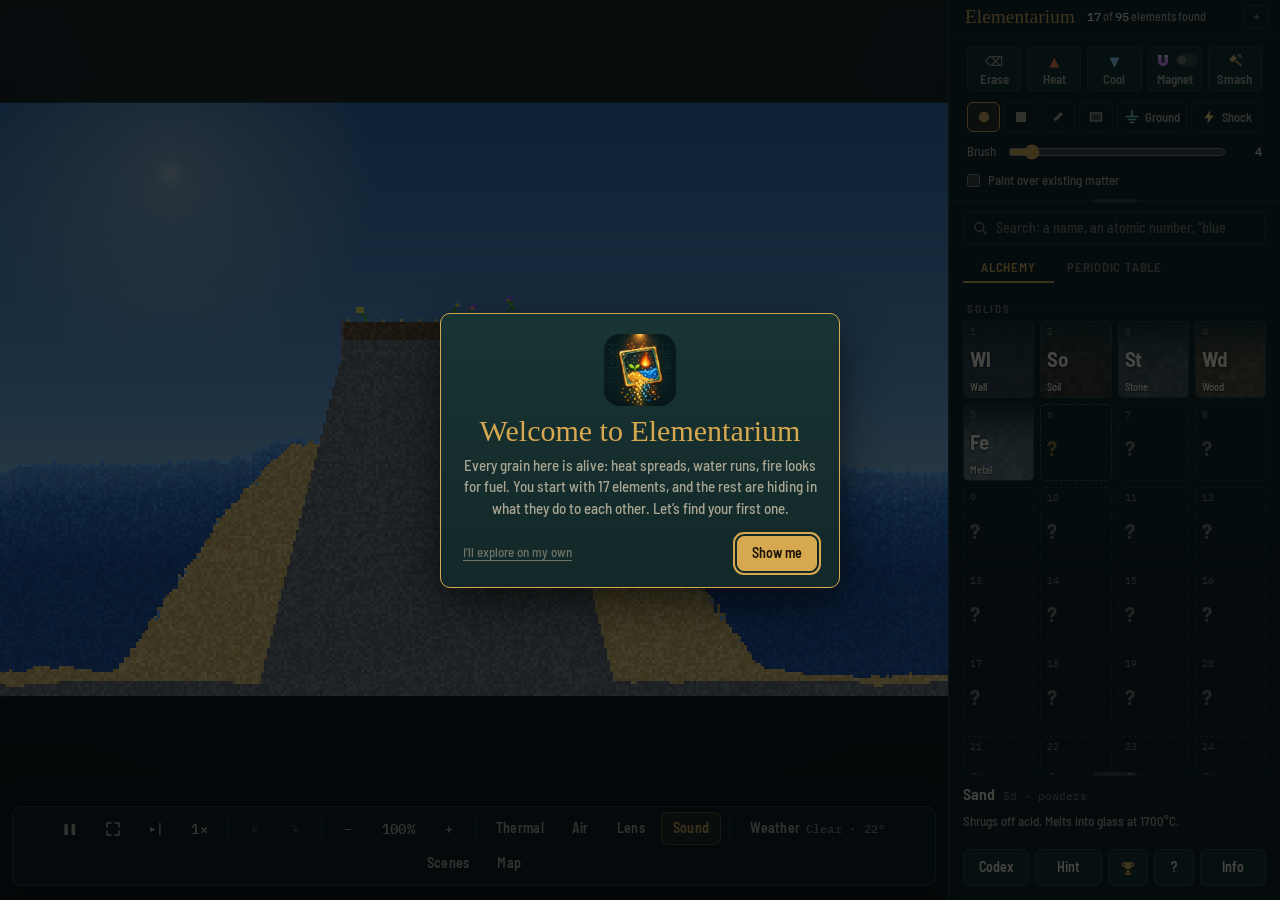
==== commit dd8b9b49: "Search setup: sitemap, clearer title and description, sharing tags; keep workers.dev closed Co-Autho" ====
--- a/index.html
+++ b/index.html
@@ -3,13 +3,21 @@
 <head>
   <meta charset="utf-8">
   <meta name="viewport" content="width=device-width, initial-scale=1, viewport-fit=cover">
-  <title>Elementarium</title>
+  <title>Elementarium: free falling-sand alchemy game</title>
   <link rel="icon" href="favicon.ico" sizes="16x16 32x32 48x48">
   <link rel="icon" href="icons/icon-192.png" type="image/png" sizes="192x192">
   <link rel="apple-touch-icon" href="icons/apple-touch-icon.png">
   <link rel="manifest" href="manifest.webmanifest">
   <meta name="theme-color" content="#07191c">
-  <meta name="description" content="A falling-sand alchemy lab. Paint elements, mix them, and fill the table.">
+  <meta name="description" content="Elementarium is a free falling-sand alchemy game you play in your browser. Mix elements, discover reactions, and unlock the whole periodic table.">
+  <link rel="canonical" href="https://elementarium.fun/">
+  <meta property="og:type" content="website">
+  <meta property="og:site_name" content="Elementarium">
+  <meta property="og:title" content="Elementarium: free falling-sand alchemy game">
+  <meta property="og:description" content="Elementarium is a free falling-sand alchemy game you play in your browser. Mix elements, discover reactions, and unlock the whole periodic table.">
+  <meta property="og:url" content="https://elementarium.fun/">
+  <meta property="og:image" content="https://elementarium.fun/icons/icon-512.png">
+  <meta name="twitter:card" content="summary">
   <link rel="preconnect" href="https://fonts.googleapis.com">
   <link rel="preconnect" href="https://fonts.gstatic.com" crossorigin>
   <link href="https://fonts.googleapis.com/css2?family=IM+Fell+English:ital@0;1&family=IM+Fell+English+SC&family=Barlow+Semi+Condensed:wght@400;500;600;700&family=IBM+Plex+Mono:wght@400;500&display=swap" rel="stylesheet">
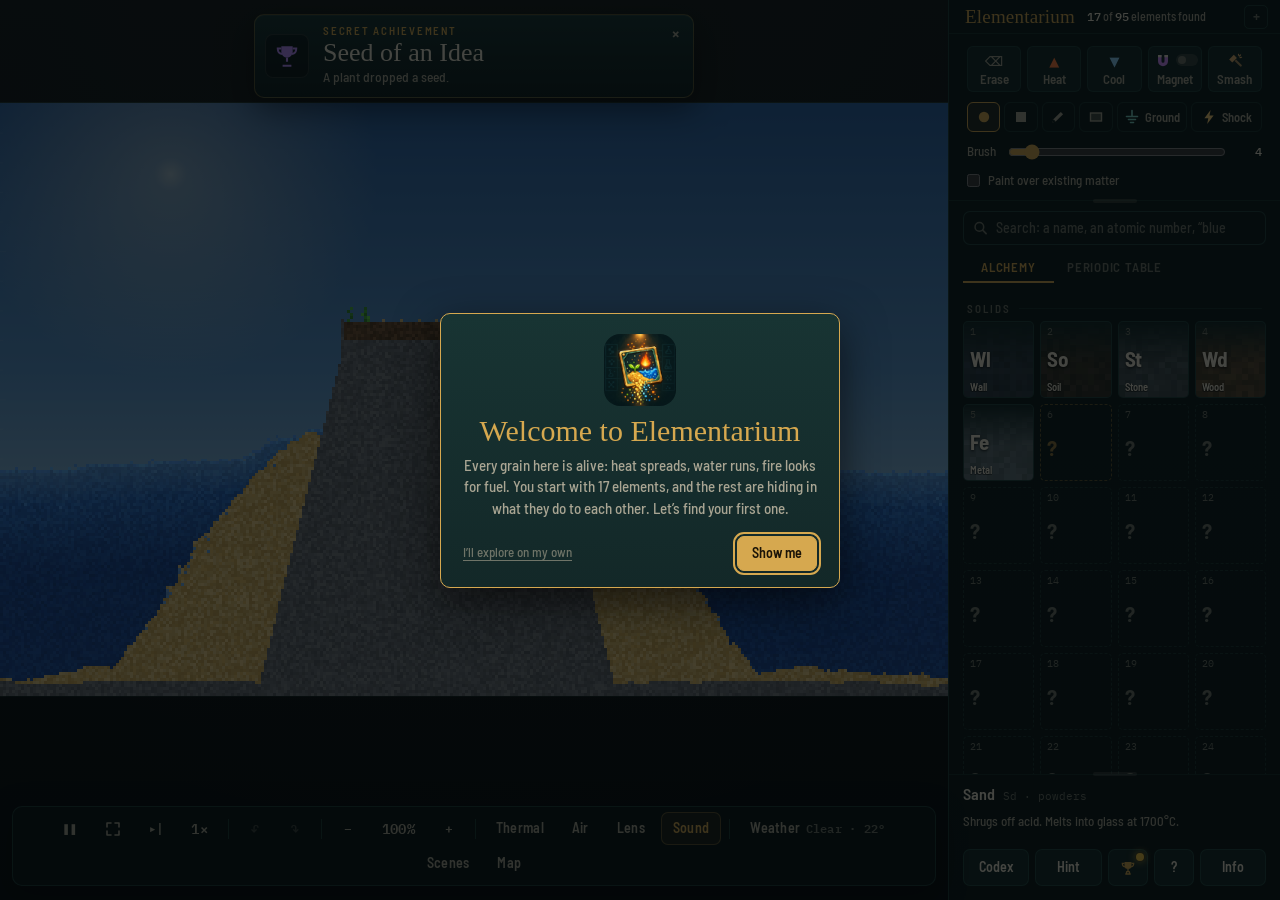
==== commit 5f014e00: "Back up your progress: download a backup, restore one, and keep the storage Info › Your progress dow" ====
--- a/index.html
+++ b/index.html
@@ -222,7 +222,7 @@
           <button id="btn-hint" class="pill">Hint</button>
           <button id="btn-achieve" class="pill" aria-label="Achievements" title="Achievements"><svg viewBox="0 0 16 16" width="16" height="16" aria-hidden="true"><path d="M4.5 2h7v3.6a3.5 3.5 0 01-7 0z" fill="currentColor"/><path d="M4.5 3.4H2.3c0 2 .9 3.2 2.6 3.4M11.5 3.4h2.2c0 2-.9 3.2-2.6 3.4" fill="none" stroke="currentColor" stroke-width="1.2"/><path d="M8 9v2.6M5.3 14h5.4M6.2 14l.5-2.4h2.6l.5 2.4" fill="none" stroke="currentColor" stroke-width="1.3" stroke-linejoin="round"/></svg></button>
           <button id="btn-help" class="pill" aria-label="Help">?</button>
-          <button id="btn-info" class="pill" title="About, privacy policy, terms of service and cookies">Info</button>
+          <button id="btn-info" class="pill" title="About, privacy policy, terms of service, cookies, and backing up your progress">Info</button>
         </div>
       </footer>
     </aside>
@@ -271,6 +271,7 @@
         <button class="close" data-close aria-label="Close">×</button>
       </header>
       <div class="saves-list" id="saves-list"></div>
+      <p class="saves-note">To keep a copy, or to take them to another device, use <b>Info</b> › <b>Your progress</b>.</p>
     </div>
   </div>
 
@@ -329,6 +330,17 @@
         <a href="cookies.html" target="_blank" rel="noopener">Cookies and storage</a>
       </nav>
       <p class="lede small">These open in a new tab, so your world stays just as it is.</p>
+      <section class="backup" aria-labelledby="backup-title">
+        <h3 id="backup-title">Your progress</h3>
+        <p class="lede small">Your discoveries, Journey, achievements, settings and saved worlds are kept in this browser only. A backup file keeps them safe, and carries them to another browser or device.</p>
+        <div class="welcome-btns">
+          <button class="pill" id="btn-backup" type="button">Download a backup</button>
+          <button class="pill" id="btn-restore" type="button">Restore a backup…</button>
+        </div>
+        <input type="file" id="restore-file" accept=".json,application/json" hidden>
+        <div class="restore-ask" id="restore-ask" role="alert" hidden></div>
+        <p class="backup-keep" id="backup-keep"></p>
+      </section>
       <div class="welcome-btns one"><button class="pill" data-close>Back to the game</button></div>
     </div>
   </div>
@@ -370,6 +382,7 @@
   <script src="js/tints.js"></script>
   <script src="js/unlocks.js"></script>
   <script src="js/achieve.js"></script>
+  <script src="js/backup.js"></script>
   <script src="js/search.js"></script>
   <script src="js/groups.js"></script>
   <script src="js/render.js"></script>
--- a/css/style.css
+++ b/css/style.css
@@ -984,6 +984,24 @@
 }
 .info-links a:hover { border-color: var(--brass); color: var(--brass); }
 .welcome-btns.one { grid-template-columns: 1fr; }
+/* the Info window's progress backup: download, restore (asking first), and whether the browser keeps it */
+.backup { margin: 0 0 16px; padding-top: 14px; border-top: 1px solid rgba(78, 154, 136, 0.2); }
+.backup h3 { margin: 0 0 6px; font: 24px/1.1 var(--f-display); color: var(--bone); }
+.backup .lede { margin-bottom: 10px; }
+.backup-keep { margin: 10px 0 0; font-size: 13px; line-height: 1.4; color: var(--bone-faint); }
+.backup-keep.kept { color: #9fe3cf; }
+.restore-ask { margin-top: 10px; padding: 12px; border-radius: 8px; background: rgba(14, 28, 28, 0.6); border: 1px solid rgba(240, 120, 90, 0.35); display: grid; gap: 8px; }
+.restore-ask[hidden] { display: none; }
+.restore-ask.bad { border-color: rgba(78, 154, 136, 0.3); }
+.restore-ask b { color: var(--bone); font: 600 15px/1.3 var(--f-ui); }
+.restore-ask p { margin: 0; font-size: 13.5px; line-height: 1.4; color: var(--bone-dim); }
+.restore-ask table { border-collapse: collapse; font-size: 13px; color: var(--bone-dim); width: 100%; }
+.restore-ask th, .restore-ask td { padding: 3px 6px 3px 0; text-align: left; font-weight: 500; }
+.restore-ask thead th { color: var(--bone-faint); font: 600 11px/1.2 var(--f-ui); letter-spacing: 0.1em; text-transform: uppercase; }
+.restore-ask td { font-family: var(--f-mono); color: var(--bone); }
+.restore-ask .slot-btns .pill.danger { background: rgba(240, 120, 90, 0.12); }
+.saves-note { margin: -10px 22px 18px; font-size: 13px; color: var(--bone-faint); }
+.saves-note b { color: var(--bone-dim); font-weight: 600; }
 
 /* the new player's guide: the first step is a welcome in the middle of the screen */
 .tour-tip.welcome { width: min(400px, calc(100vw - 24px)); padding: 20px 22px 16px; text-align: center; justify-items: center; }
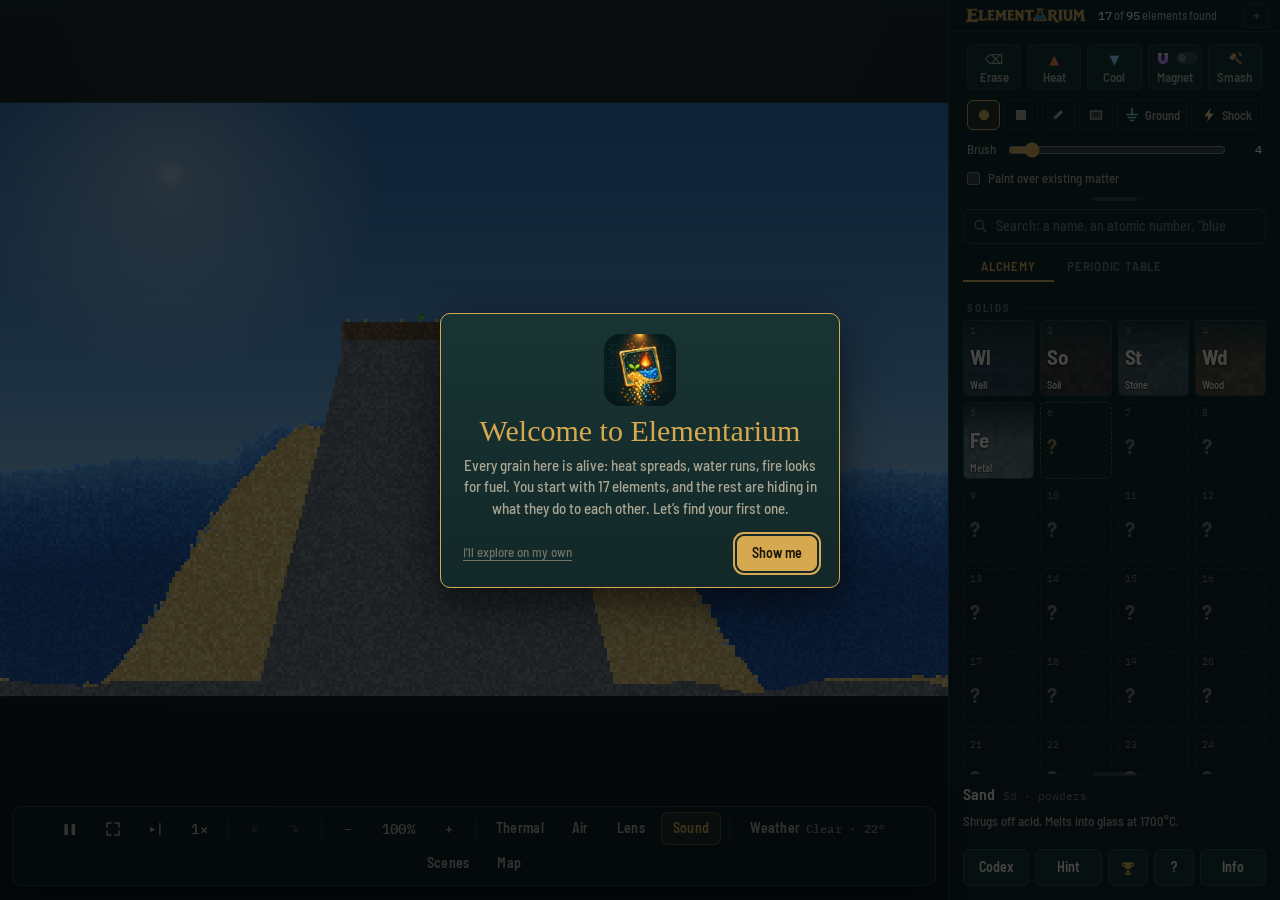
==== commit f47dce74: "The new logo at the top of the panel The name in the panel's header is now the Elementarium logo (go" ====
--- a/index.html
+++ b/index.html
@@ -136,7 +136,7 @@
 
     <aside id="panel">
       <header class="brand" id="brand">
-        <h1>Elementarium</h1>
+        <h1><img class="logo" src="icons/logo.webp" alt="Elementarium" width="720" height="94"></h1>
         <div class="progress">
           <div class="progress-text"><span id="found-count">0</span> of <span id="found-total">0</span> elements found</div>
           <div class="bar"><i id="found-bar"></i></div>
--- a/css/style.css
+++ b/css/style.css
@@ -203,6 +203,9 @@
   margin: 0; font: 34px/1 var(--f-display); letter-spacing: 0.01em; color: var(--brass);
   text-shadow: 0 0 18px rgba(214, 168, 79, 0.25);
 }
+/* the logo stands in for the name, as wide as the name was at each size, with the same soft glow */
+.brand h1 .logo { display: block; height: 0.83em; width: auto; filter: drop-shadow(0 0 12px rgba(214, 168, 79, 0.22)); }
+.brand.min h1 .logo { filter: none; }
 .progress { margin-top: 10px; }
 .progress-text { font-size: 13px; color: var(--bone-dim); }
 .progress-text span { font-family: var(--f-mono); color: var(--bone); }
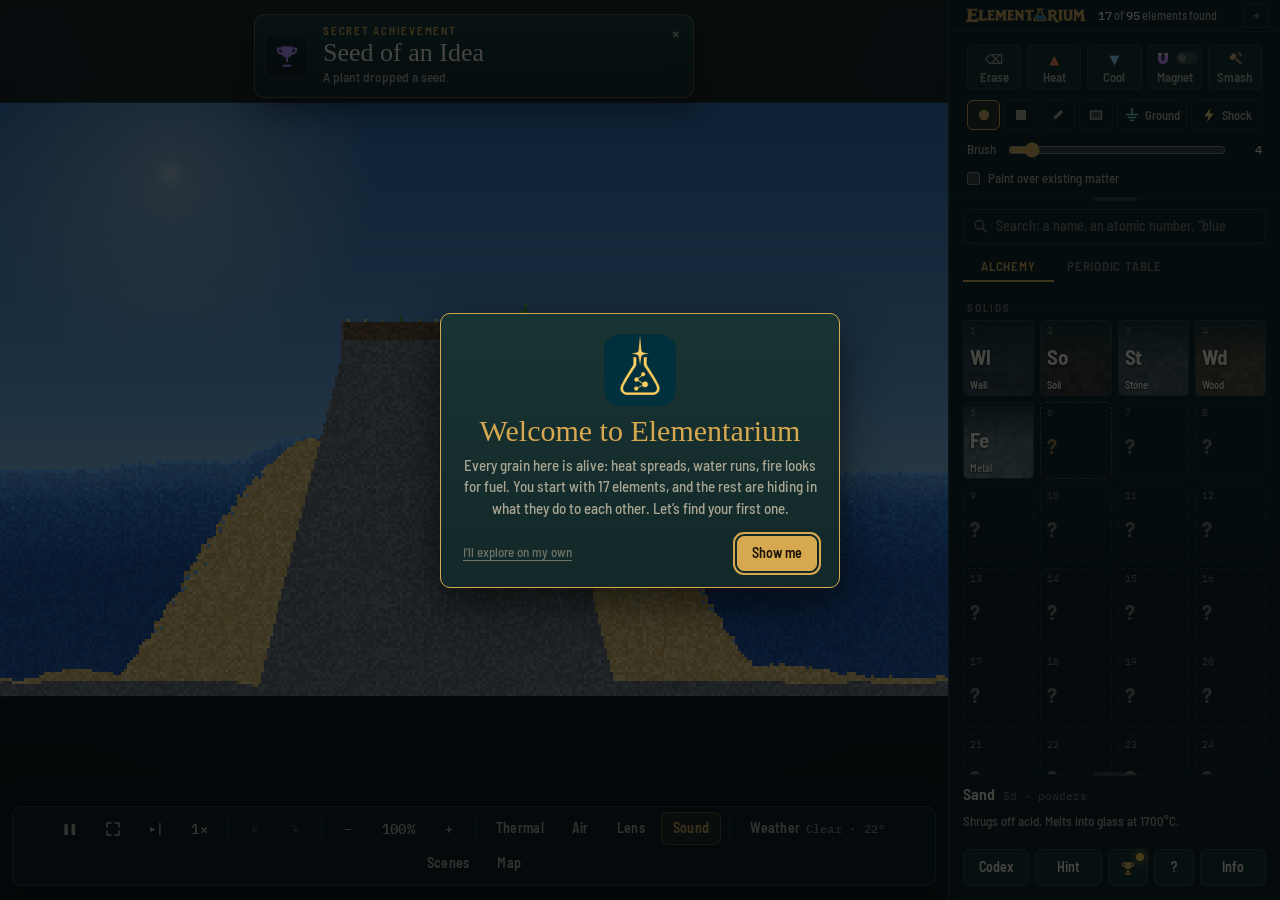
==== commit ebe04d07: "Update favicon and app icons to star flask artwork" ====
--- a/index.html
+++ b/index.html
@@ -4,9 +4,9 @@
   <meta charset="utf-8">
   <meta name="viewport" content="width=device-width, initial-scale=1, viewport-fit=cover">
   <title>Elementarium: free falling-sand alchemy game</title>
-  <link rel="icon" href="favicon.ico" sizes="16x16 32x32 48x48">
-  <link rel="icon" href="icons/icon-192.png" type="image/png" sizes="192x192">
-  <link rel="apple-touch-icon" href="icons/apple-touch-icon.png">
+  <link rel="icon" href="favicon.ico?v=star-flask" sizes="16x16 32x32 48x48">
+  <link rel="icon" href="icons/icon-192.png?v=star-flask" type="image/png" sizes="192x192">
+  <link rel="apple-touch-icon" href="icons/apple-touch-icon.png?v=star-flask">
   <link rel="manifest" href="manifest.webmanifest">
   <meta name="theme-color" content="#07191c">
   <meta name="description" content="Elementarium is a free falling-sand alchemy game you play in your browser. Mix elements, discover reactions, and unlock the whole periodic table.">
